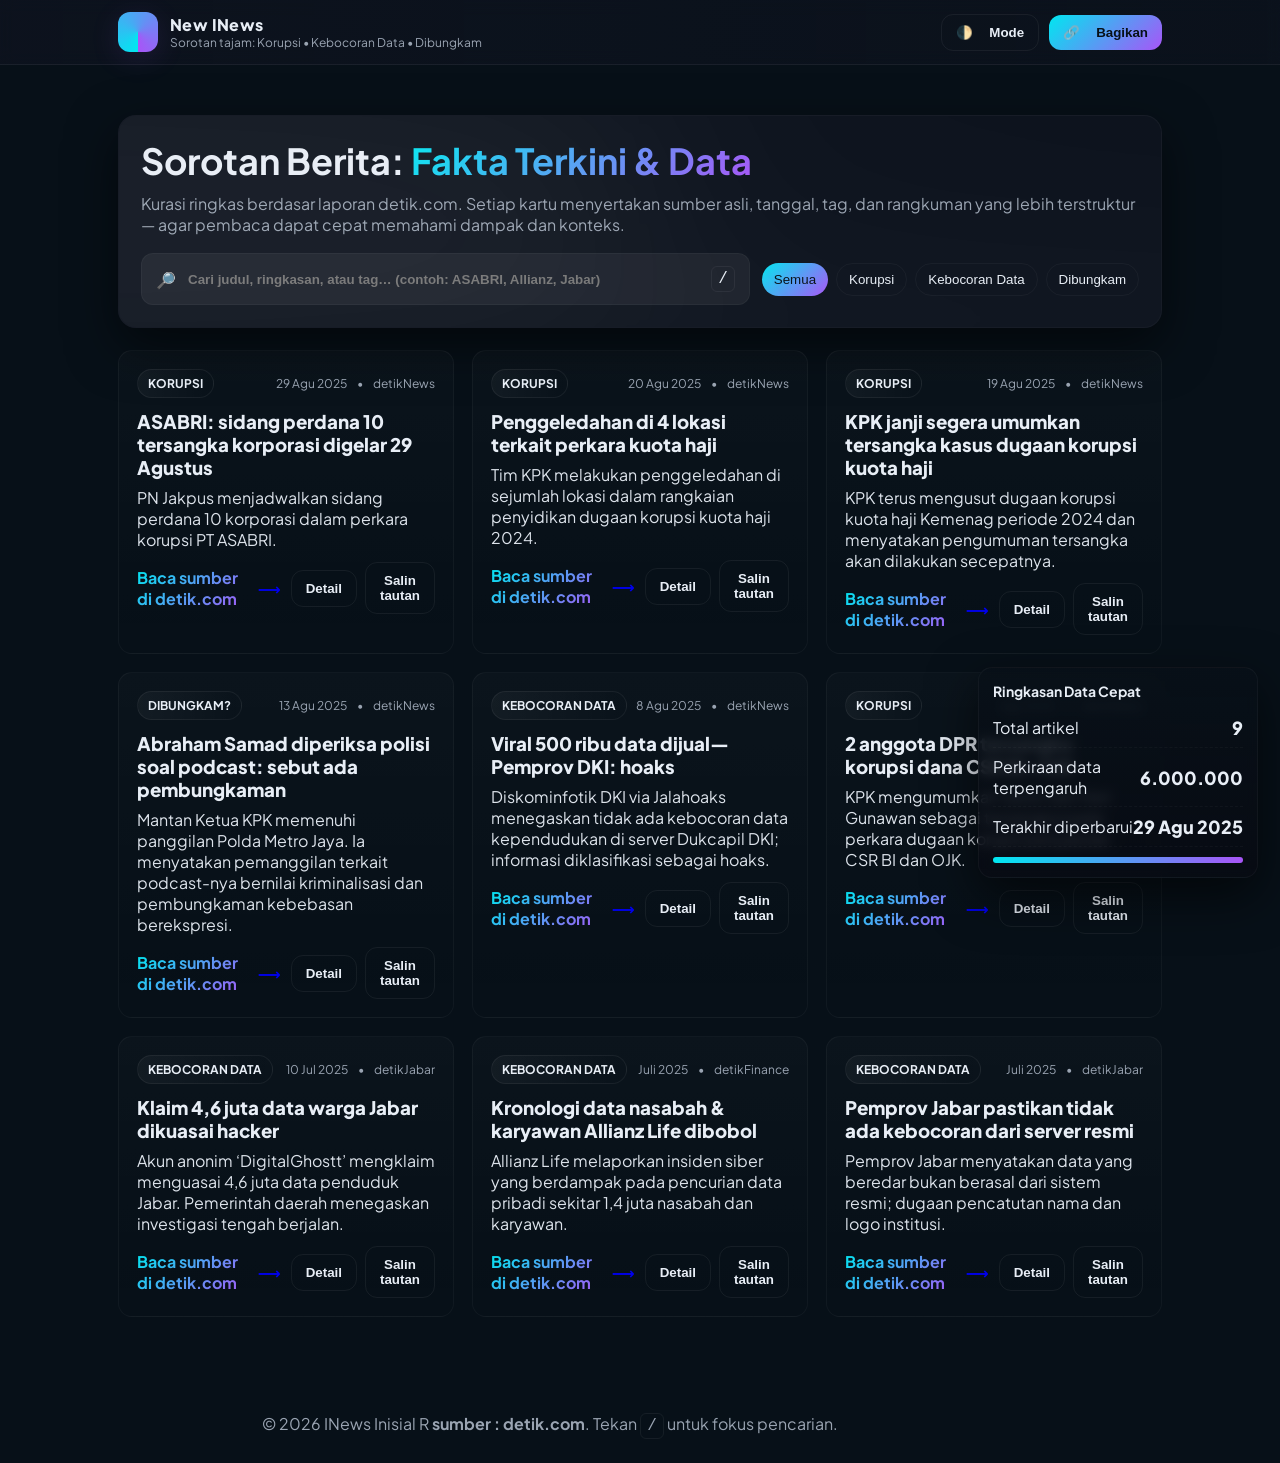
==== index.html @ 976cefdf "Create index.html" ====
<!doctype html>
<html lang="id">
<head>
  <meta charset="utf-8" />
  <meta name="viewport" content="width=device-width,initial-scale=1" />
  <title>Fakta & Suara — Sorotan: Korupsi, Kebocoran Data, Dibungkam</title>
  <link rel="preconnect" href="https://fonts.gstatic.com" crossorigin>
  <link href="https://fonts.googleapis.com/css2?family=Plus+Jakarta+Sans:wght@300;400;600;800&display=swap" rel="stylesheet">
  <link rel="icon" href="data:image/svg+xml,%3Csvg xmlns='http://www.w3.org/2000/svg' viewBox='0 0 128 128'%3E%3Cdefs%3E%3ClinearGradient id='g' x1='0' y1='0' x2='1' y2='1'%3E%3Cstop stop-color='%2300e7f0'/%3E%3Cstop stop-color='%23a855f7' offset='1'/%3E%3C/linearGradient%3E%3C/defs%3E%3Crect rx='28' ry='28' width='128' height='128' fill='url(%23g)'/%3E%3Cpath d='M28 78c22-10 36-36 60-44 6-2 12 2 11 9-3 22-27 45-50 53-9 3-18-4-21-12z' fill='white' opacity='.9'/%3E%3C/svg%3E">

  <style>
    :root{
      --bg:#071018; --card:#0f1420cc; --text:#e8eef6; --muted:#9aa4b2;
      --accent1:#00e7f0; --accent2:#a855f7; --glass: rgba(255,255,255,0.06);
    }
    :root[data-theme="light"]{
      --bg:#f5f7fb; --card:#ffffffd9; --text:#0c1220; --muted:#566173; --glass: rgba(12,18,32,0.04);
    }

    *{box-sizing:border-box}
    html,body{height:100%;margin:0;font-family:"Plus Jakarta Sans",system-ui,Segoe UI,Roboto,Arial,sans-serif;background:var(--bg);color:var(--text);-webkit-font-smoothing:antialiased}

    /* layout */
    .container{max-width:1100px;margin:0 auto;padding:28px}
    .nav{position:sticky;top:0;z-index:6;backdrop-filter:blur(8px);background:linear-gradient( to right, rgba(15,20,32,0.7), rgba(15,20,32,0.5));border-bottom:1px solid rgba(255,255,255,0.06)}
    :root[data-theme="light"] .nav{background:linear-gradient(to right,#ffffffc4,#ffffffb0);border-color:rgba(0,0,0,0.04)}
    .nav-inner{display:flex;gap:16px;align-items:center;justify-content:space-between;padding:12px 28px}

    .brand{display:flex;align-items:center;gap:12px}
    .logo{width:40px;height:40px;border-radius:12px;background:conic-gradient(from 180deg at 50% 50%,var(--accent1),var(--accent2));box-shadow:0 6px 30px rgba(168,85,247,0.12)}
    .title{font-weight:800;letter-spacing:.4px}
    .subtitle{font-size:12px;color:var(--muted)}

    .actions{display:flex;gap:10px;align-items:center}
    .btn{border:1px solid rgba(255,255,255,0.06);background:transparent;color:var(--text);padding:10px 14px;border-radius:12px;font-weight:600;display:inline-flex;gap:10px;align-items:center;cursor:pointer}
    .btn.primary{background:linear-gradient(135deg,var(--accent1),var(--accent2));border:none;color:#071018}

    /* hero */
    .hero{margin-top:22px;border-radius:18px;padding:22px;position:relative;overflow:hidden;background:linear-gradient(180deg,var(--card),var(--card));border:1px solid rgba(255,255,255,0.04);box-shadow:0 18px 50px rgba(0,0,0,0.55)}
    :root[data-theme="light"] .hero{box-shadow:0 12px 30px rgba(10,10,10,0.04)}

    .hero h1{margin:0;font-size:clamp(26px,3vw,36px)}
    .hero p{color:var(--muted);margin:10px 0 0}

    .toolbar{display:flex;gap:12px;align-items:center;margin-top:18px}
    .search{flex:1 1 360px;display:flex;align-items:center;gap:10px;padding:12px 14px;border-radius:12px;border:1px solid rgba(255,255,255,0.04);background:var(--glass)}
    .search input{flex:1;border:none;outline:none;background:transparent;color:var(--text);font-weight:600}

    .pillset{display:flex;gap:8px;flex-wrap:wrap}
    .chip{padding:8px 12px;border-radius:999px;border:1px solid rgba(255,255,255,0.04);background:transparent;color:var(--text);cursor:pointer}
    .chip.active{background:linear-gradient(135deg,var(--accent1),var(--accent2));color:#071018;border:none}

    /* grid */
    .grid{display:grid;grid-template-columns:repeat(12,1fr);gap:18px;margin-top:22px}
    .card{grid-column:span 12;padding:18px;border-radius:14px;background:linear-gradient(180deg,rgba(255,255,255,0.02),transparent);border:1px solid rgba(255,255,255,0.04);position:relative;overflow:hidden}
    @media(min-width:720px){.card{grid-column:span 6}}
    @media(min-width:1024px){.card{grid-column:span 4}}

    .card-head{display:flex;align-items:center;justify-content:space-between;gap:8px}
    .badge{font-size:12px;padding:6px 10px;border-radius:999px;background:linear-gradient(90deg,rgba(255,255,255,0.04),transparent);border:1px solid rgba(255,255,255,0.06);font-weight:700}
    .meta{font-size:12px;color:var(--muted);display:flex;gap:10px;align-items:center}
    .headline{font-weight:800;margin:12px 0 8px}
    .desc{color:var(--text);opacity:0.95;margin:0 0 12px}

    .link{display:inline-flex;gap:10px;align-items:center;text-decoration:none;font-weight:700}
    .link span{background:linear-gradient(135deg,var(--accent1),var(--accent2));-webkit-background-clip:text;background-clip:text;color:transparent}

    /* expanded details */
    .details{border-top:1px dashed rgba(255,255,255,0.03);padding-top:12px;margin-top:12px;font-size:13px;color:var(--muted);display:none}
    .details.visible{display:block}
    .facts{display:flex;flex-direction:column;gap:6px}
    .fact{display:flex;gap:8px;align-items:flex-start}
    .fact b{min-width:100px;font-weight:700;color:var(--text)}

    /* digital side panel */
    .digital-panel{position:fixed;right:22px;bottom:22px;z-index:30;width:280px;border-radius:14px;padding:14px;background:linear-gradient(180deg,rgba(8,16,24,0.9),rgba(8,10,18,0.75));border:1px solid rgba(255,255,255,0.04);box-shadow:0 18px 50px rgba(0,0,0,0.6);backdrop-filter:blur(6px)}
    :root[data-theme="light"] .digital-panel{background:linear-gradient(180deg,#ffffff,#ffffffcc);color:var(--text)}
    .digital-panel h4{margin:0 0 8px;font-size:14px}
    .stat{display:flex;justify-content:space-between;align-items:center;padding:8px 0;border-bottom:1px dashed rgba(255,255,255,0.03)}
    .stat:last-child{border-bottom:0}
    .stat .num{font-weight:800;font-size:18px}
    .stream{height:6px;border-radius:999px;background:linear-gradient(90deg,var(--accent1),var(--accent2));overflow:hidden;margin-top:10px}

    /* micro animations */
    .glow{position:absolute;inset:-40%;background:conic-gradient(from 90deg,rgba(255,255,255,0.02),rgba(255,255,255,0.06),transparent);filter:blur(80px);animation:rotate 18s linear infinite;pointer-events:none}
    @keyframes rotate{to{transform:rotate(360deg)}}

    /* empty & footer */
    .empty{opacity:.75;border:1px dashed rgba(255,255,255,0.04);padding:26px;border-radius:12px;text-align:center}
    .footer{margin:40px 0 12px;color:var(--muted);text-align:center}

    /* small */
    .kbd{font-family:ui-monospace,SFMono-Regular,Menlo,Consolas,monospace;border:1px solid rgba(255,255,255,0.06);padding:3px 6px;border-radius:6px;background:transparent}
    .chip[aria-pressed="true"]{outline:2px solid rgba(0,0,0,0.06)}

  </style>
</head>
<body>
  <header class="nav">
    <div class="nav-inner container">
      <div class="brand">
        <div class="logo" aria-hidden="true"></div>
        <div>
          <div class="title">New INews</div>
          <div class="subtitle">Sorotan tajam: Korupsi • Kebocoran Data • Dibungkam</div>
        </div>
      </div>

      <div class="actions">
        <button id="themeToggle" class="btn" title="Toggle tema">🌓 <span style="margin-left:6px">Mode</span></button>
        <button id="shareBtn" class="btn primary" title="Bagikan">🔗 <span style="margin-left:6px">Bagikan</span></button>
      </div>
    </div>
  </header>

  <main class="container">

    <section class="hero">
      <div class="glow" aria-hidden="true"></div>
      <h1>Sorotan Berita: <span style="background:linear-gradient(135deg,var(--accent1),var(--accent2));-webkit-background-clip:text;background-clip:text;color:transparent">Fakta Terkini & Data</span></h1>
      <p>Kurasi ringkas berdasar laporan detik.com. Setiap kartu menyertakan sumber asli, tanggal, tag, dan rangkuman yang lebih terstruktur — agar pembaca dapat cepat memahami dampak dan konteks.</p>

      <div class="toolbar">
        <label class="search" for="q">🔎 <input id="q" type="search" placeholder="Cari judul, ringkasan, atau tag… (contoh: ASABRI, Allianz, Jabar)" autocomplete="off"> <kbd class="kbd">/</kbd></label>

        <div class="pillset" role="tablist" aria-label="Filter kategori">
          <button class="chip active" data-filter="all" role="tab" aria-selected="true">Semua</button>
          <button class="chip" data-filter="korupsi" role="tab">Korupsi</button>
          <button class="chip" data-filter="kebocoran-data" role="tab">Kebocoran Data</button>
          <button class="chip" data-filter="kebebasan-bersuara" role="tab">Dibungkam</button>
        </div>
      </div>
    </section>

    <section id="grid" class="grid" aria-live="polite"></section>
    <div id="empty" class="empty" style="display:none">Tidak ada hasil. Coba kata kunci lain atau reset filter.</div>

  </main>

  <footer class="footer container">
    © <span id="y"></span> INews Inisial R <strong>sumber : detik.com</strong>. Tekan <span class="kbd">/</span> untuk fokus pencarian.
  </footer>

  <!-- digital floating panel -->
  <aside class="digital-panel" role="complementary" aria-label="Ringkasan data">
    <h4>Ringkasan Data Cepat</h4>
    <div class="stat"><div>Total artikel</div><div id="stat-articles" class="num">0</div></div>
    <div class="stat"><div>Perkiraan data terpengaruh</div><div id="stat-affected" class="num">—</div></div>
    <div class="stat"><div>Terakhir diperbarui</div><div id="stat-updated" class="num">—</div></div>
    <div class="stream" aria-hidden="true"></div>
  </aside>

  <div id="toast" style="position:fixed;right:20px;bottom:22px;background:#0d1117cc;color:#fff;padding:10px 12px;border-radius:10px;border:1px solid rgba(255,255,255,0.06);box-shadow:0 10px 30px rgba(0,0,0,0.6);opacity:0;transform:translateY(8px);transition:all .22s"></div>

  <script>
  (function(){
    // ----- data (dipertahankan dari input user, diperkaya struktur) -----
    const articles = [
      { id: "kpk-haji-tersangka", category: "korupsi", badge: "KORUPSI", title: "KPK janji segera umumkan tersangka kasus dugaan korupsi kuota haji", date: "19 Agu 2025", source: "detikNews", url: "https://news.detik.com/berita/d-8069355/kpk-janji-segera-umumkan-tersangka-kasus-korupsi-kuota-haji", summary: "KPK terus mengusut dugaan korupsi kuota haji Kemenag periode 2024 dan menyatakan pengumuman tersangka akan dilakukan secepatnya.", tag: ["KPK","Haji","Kemenag"] },

      { id: "kpk-geledah-haji", category: "korupsi", badge: "KORUPSI", title: "Penggeledahan di 4 lokasi terkait perkara kuota haji", date: "20 Agu 2025", source: "detikNews", url: "https://news.detik.com/berita/d-8070168/kpk-geledah-4-lokasi-terkait-kasus-korupsi-kuota-haji", summary: "Tim KPK melakukan penggeledahan di sejumlah lokasi dalam rangkaian penyidikan dugaan korupsi kuota haji 2024.", tag: ["KPK","Penggeledahan"] },

      { id: "asabri-10-korporasi", category: "korupsi", badge: "KORUPSI", title: "ASABRI: sidang perdana 10 tersangka korporasi digelar 29 Agustus", date: "29 Agu 2025", source: "detikNews", url: "https://news.detik.com/berita/d-8074089/sidang-perdana-10-tersangka-korporasi-kasus-korupsi-asabri-digelar-29-agustus", summary: "PN Jakpus menjadwalkan sidang perdana 10 korporasi dalam perkara korupsi PT ASABRI.", tag: ["ASABRI","Pengadilan"] },

      { id: "csr-bi-ojk-dpr", category: "korupsi", badge: "KORUPSI", title: "2 anggota DPR tersangka korupsi dana CSR BI–OJK", date: "Agu 2025", source: "detikNews", url: "https://news.detik.com/berita/d-8071259/2-anggota-dpr-tersangka-korupsi-csr-bi-ojk-belum-ditahan-ini-kata-kpk", summary: "KPK mengumumkan Satori dan Heri Gunawan sebagai tersangka pada perkara dugaan korupsi penyaluran CSR BI dan OJK.", tag: ["DPR","CSR","KPK"] },

      { id: "allianz-life-breach", category: "kebocoran-data", badge: "KEBOCORAN DATA", title: "Kronologi data nasabah & karyawan Allianz Life dibobol", date: "Juli 2025", source: "detikFinance", url: "https://finance.detik.com/berita-ekonomi-bisnis/d-8035975/kronologi-data-nasabah-karyawan-allianz-life-dibobol", summary: "Allianz Life melaporkan insiden siber yang berdampak pada pencurian data pribadi sekitar 1,4 juta nasabah dan karyawan.", tag: ["Allianz","Siber","Privasi"] },

      { id: "jabar-46juta-klaim", category: "kebocoran-data", badge: "KEBOCORAN DATA", title: "Klaim 4,6 juta data warga Jabar dikuasai hacker", date: "10 Jul 2025", source: "detikJabar", url: "https://www.detik.com/jabar/berita/d-8031297/hacker-klaim-kuasai-data-pribadi-4-6-juta-warga-jawa-barat", summary: "Akun anonim ‘DigitalGhostt’ mengklaim menguasai 4,6 juta data penduduk Jabar. Pemerintah daerah menegaskan investigasi tengah berjalan.", tag: ["Jawa Barat","Klaim","Dark Web"] },

      { id: "jabar-penjelasan-tak-bocor", category: "kebocoran-data", badge: "KEBOCORAN DATA", title: "Pemprov Jabar pastikan tidak ada kebocoran dari server resmi", date: "Juli 2025", source: "detikJabar", url: "https://www.detik.com/jabar/berita/d-8032736/pemprov-jabar-pastikan-tak-ada-kebocoran-data", summary: "Pemprov Jabar menyatakan data yang beredar bukan berasal dari sistem resmi; dugaan pencatutan nama dan logo institusi.", tag: ["Klarifikasi","Pemerintah Daerah"] },

      { id: "jakarta-hoaks-500rb", category: "kebocoran-data", badge: "KEBOCORAN DATA", title: "Viral 500 ribu data dijual—Pemprov DKI: hoaks", date: "8 Agu 2025", source: "detikNews", url: "https://news.detik.com/berita/d-8051569/viral-500-ribu-data-warga-disebut-dicuri-dan-dijual-pemprov-jakarta-hoax", summary: "Diskominfotik DKI via Jalahoaks menegaskan tidak ada kebocoran data kependudukan di server Dukcapil DKI; informasi diklasifikasi sebagai hoaks.", tag: ["DKI Jakarta","Hoaks","Dukcapil"] },

      { id: "abraham-samad-podcast", category: "kebebasan-bersuara", badge: "DIBUNGKAM?", title: "Abraham Samad diperiksa polisi soal podcast: sebut ada pembungkaman", date: "13 Agu 2025", source: "detikNews", url: "https://news.detik.com/berita/d-8058611/diperiksa-polisi-soal-ijazah-jokowi-abraham-samad-ungkap-gegara-podcast", summary: "Mantan Ketua KPK memenuhi panggilan Polda Metro Jaya. Ia menyatakan pemanggilan terkait podcast-nya bernilai kriminalisasi dan pembungkaman kebebasan berekspresi.", tag: ["Kebebasan Bersuara","Hukum"] }
    ];

    // ----- helpers -----
    const $grid = document.getElementById('grid');
    const $empty = document.getElementById('empty');
    const $q = document.getElementById('q');
    const $chips = Array.from(document.querySelectorAll('.chip'));
    const toast = document.getElementById('toast');
    const y = document.getElementById('y');
    y.textContent = new Date().getFullYear();

    // theme
    const root = document.documentElement;
    const THEME_KEY = 'fv-theme';
    const saved = localStorage.getItem(THEME_KEY);
    if(saved) root.setAttribute('data-theme', saved);
    document.getElementById('themeToggle').addEventListener('click', () => {
      const cur = root.getAttribute('data-theme') || 'dark';
      const next = cur === 'light' ? 'dark' : 'light';
      root.setAttribute('data-theme', next);
      localStorage.setItem(THEME_KEY, next);
    });

    // share
    document.getElementById('shareBtn').addEventListener('click', async () => {
      const payload = {title: document.title, text: 'Sorotan berita dari detik.com', url: location.href};
      try{ if(navigator.share) await navigator.share(payload); else{ await navigator.clipboard.writeText(payload.url); showToast('Tautan disalin ke clipboard'); } }catch(e){}
    });

    // formatting helpers
    function escapeHTML(s){ return s.replace(/[&<>"']/g, m => ({'&':'&amp;','<':'&lt;','>':'&gt;','"':'&quot;',"'":'&#039;'}[m])); }
    function parseIndoDate(s){
      if(!s) return new Date(0);
      const map = {Jan:0,Feb:1,Mar:2,Apr:3,Mei:4,Jun:5,Jul:6,Agu:7,Sep:8,Okt:9,Nov:10,Des:11,'Juli':6,'Agustus':7,'Agu':7};
      const p = s.split(' ');
      if(p.length===3) return new Date(parseInt(p[2],10), map[p[1]]||0, parseInt(p[0],10));
      if(p.length===2) return new Date(parseInt(p[1],10), map[p[0]]||0, 1);
      return new Date(0);
    }

    // extract numeric mentions (like 1,4 juta) and convert to integer estimate
    function extractAffected(text){
      // look for patterns like '1,4 juta', '4,6 juta', '500 ribu' (case-insensitive)
      const norm = (text||'').toLowerCase();
      let total = 0;
      const mJuta = norm.match(/([0-9]+(?:[\.,][0-9]+)?)\s*juta/);
      const mRibu = norm.match(/([0-9]+(?:[\.,][0-9]+)?)\s*ribu/);
      if(mJuta){ total += Math.round(parseFloat(mJuta[1].replace(',', '.')) * 1_000_000); }
      if(mRibu){ total += Math.round(parseFloat(mRibu[1].replace(',', '.')) * 1_000); }
      return total || null;
    }

    // render articles
    function render(list){
      $grid.innerHTML = '';
      if(!list.length){ $empty.style.display = 'block'; return; }
      $empty.style.display = 'none';

      list.sort((a,b) => parseIndoDate(b.date) - parseIndoDate(a.date));

      for(const a of list){
        const el = document.createElement('article');
        el.className = 'card';
        el.setAttribute('data-category', a.category);

        // try to extract an affected estimate from summary
        const affected = extractAffected(a.summary);

        el.innerHTML = `
          <div class="card-head">
            <span class="badge">${escapeHTML(a.badge)}</span>
            <div class="meta"><span aria-label="Tanggal">${escapeHTML(a.date||'')}</span> <span aria-hidden="true">•</span> <span>${escapeHTML(a.source)}</span></div>
          </div>
          <h3 class="headline">${escapeHTML(a.title)}</h3>
          <p class="desc">${escapeHTML(a.summary)}</p>

          <div class="details" id="det-${a.id}">
            <div class="facts">
              <div class="fact"><b>Sumber</b><div>${escapeHTML(a.source)} — <a href="${a.url}" target="_blank" rel="noopener noreferrer">Lihat artikel</a></div></div>
              <div class="fact"><b>Tanggal</b><div>${escapeHTML(a.date)}</div></div>
              <div class="fact"><b>Tag</b><div>${a.tag.map(t => `<span style=\"padding:4px 8px;border-radius:999px;border:1px solid rgba(255,255,255,0.04);margin-right:6px;font-weight:700;display:inline-block\">${escapeHTML(t)}</span>`).join('')}</div></div>
              ${affected ? `<div class=\"fact\"><b>Estimasi terdampak</b><div>${new Intl.NumberFormat('id-ID').format(affected)} entri (berdasarkan teks laporan)</div></div>` : ''}
              <div class="fact"><b>Ringkasan fakta</b><div class="muted">${escapeHTML(summarizeFacts(a))}</div></div>
            </div>
          </div>

          <div style="margin-top:10px;display:flex;gap:10px;align-items:center;justify-content:space-between">
            <a class="link" href="${a.url}" target="_blank" rel="noopener noreferrer"><span>Baca sumber di detik.com</span> ⟶</a>
            <div style="display:flex;gap:8px;align-items:center">
              <button class="btn" data-action="toggle" data-target="det-${a.id}">Detail</button>
              <button class="btn" data-action="copy" data-url="${a.url}">Salin tautan</button>
            </div>
          </div>
        `;

        $grid.appendChild(el);
      }

      // attach card button handlers
      document.querySelectorAll('[data-action="toggle"]').forEach(btn => btn.addEventListener('click', e => {
        const id = btn.dataset.target;
        const d = document.getElementById(id);
        if(d) d.classList.toggle('visible');
      }));

      document.querySelectorAll('[data-action="copy"]').forEach(btn => btn.addEventListener('click', async e => {
        try{ await navigator.clipboard.writeText(btn.dataset.url); showToast('Tautan disalin ke clipboard'); }catch(e){ showToast('Gagal menyalin'); }
      }));
    }

    // create a short factual summary from the article fields (avoid inventing new facts)
    function summarizeFacts(a){
      const parts = [];
      if(a.tag && a.tag.length) parts.push('Topik: ' + a.tag.join(', '));
      if(a.summary) parts.push(a.summary);
      return parts.join(' — ');
    }

    // toast
    function showToast(msg){ toast.textContent = msg; toast.style.opacity = '1'; toast.style.transform = 'translateY(0)'; setTimeout(()=>{ toast.style.opacity='0'; toast.style.transform='translateY(8px)'; },1800); }

    // search & filter
    let currentFilter = 'all';
    function apply(){
      const q = ($q.value||'').trim().toLowerCase();
      const filtered = articles.filter(a => {
        const byCat = currentFilter === 'all' || a.category === currentFilter;
        if(!byCat) return false;
        if(!q) return true;
        return (a.title + ' ' + a.summary + ' ' + (a.tag||[]).join(' ')).toLowerCase().includes(q);
      });
      render(filtered);
      updateStats(filtered);
    }

    $chips.forEach(ch => ch.addEventListener('click', e => {
      $chips.forEach(c => { c.classList.remove('active'); c.setAttribute('aria-selected','false'); });
      ch.classList.add('active'); ch.setAttribute('aria-selected','true');
      currentFilter = ch.dataset.filter;
      apply();
    }));

    $q.addEventListener('input', apply);
    window.addEventListener('keydown', e => { if(e.key === '/' && document.activeElement !== $q){ e.preventDefault(); $q.focus(); } });

    // initial render
    render(articles);

    // ----- digital panel stats -----
    const statArticles = document.getElementById('stat-articles');
    const statAffected = document.getElementById('stat-affected');
    const statUpdated = document.getElementById('stat-updated');

    function updateStats(list){
      const all = list || articles;
      statArticles.textContent = all.length;

      // sum affected estimates from visible articles
      let total = 0; let any = false;
      for(const a of all){ const v = extractAffected(a.summary); if(v){ total += v; any = true; } }
      statAffected.textContent = any ? new Intl.NumberFormat('id-ID').format(total) : '—';

      // latest date
      const latest = all.slice().sort((a,b)=> parseIndoDate(b.date)-parseIndoDate(a.date))[0];
      statUpdated.textContent = latest ? latest.date : '—';
    }

    updateStats();

    // accessibility: focus styles on chips
    document.querySelectorAll('.chip').forEach(c => c.addEventListener('keydown', e => { if(e.key === 'Enter' || e.key === ' ') c.click(); }));

    // safety note: don't invent facts — article summaries are shown as-is and link to original source
  })();
  </script>
</body>
</html>
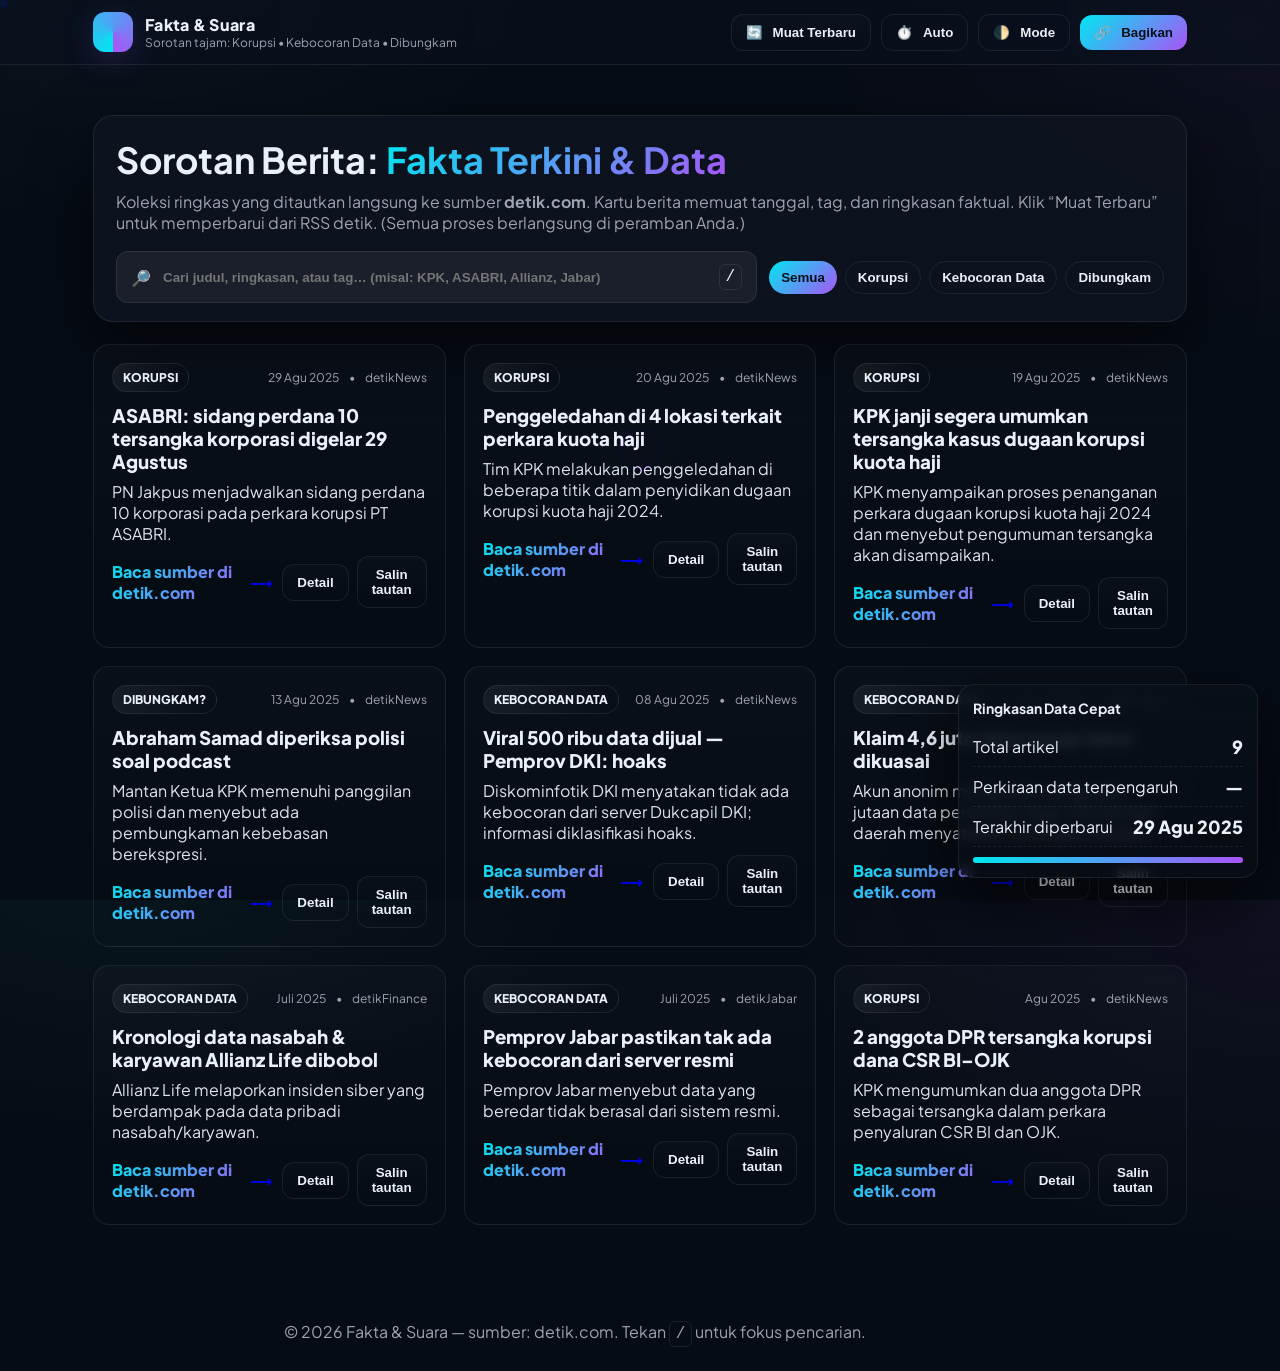
==== commit 0ad2bfe3: "Update index.html" ====
--- a/index.html
+++ b/index.html
@@ -1,128 +1,138 @@
 <!doctype html>
-<html lang="id">
+<html lang="id" data-theme="dark">
 <head>
   <meta charset="utf-8" />
   <meta name="viewport" content="width=device-width,initial-scale=1" />
   <title>Fakta & Suara — Sorotan: Korupsi, Kebocoran Data, Dibungkam</title>
+  <meta name="description" content="Kumpulan sorotan faktual dari detik.com tentang korupsi, kebocoran data, dan kebebasan bersuara—dengan filter, pencarian, dan pembaruan RSS sekali klik."/>
   <link rel="preconnect" href="https://fonts.gstatic.com" crossorigin>
   <link href="https://fonts.googleapis.com/css2?family=Plus+Jakarta+Sans:wght@300;400;600;800&display=swap" rel="stylesheet">
   <link rel="icon" href="data:image/svg+xml,%3Csvg xmlns='http://www.w3.org/2000/svg' viewBox='0 0 128 128'%3E%3Cdefs%3E%3ClinearGradient id='g' x1='0' y1='0' x2='1' y2='1'%3E%3Cstop stop-color='%2300e7f0'/%3E%3Cstop stop-color='%23a855f7' offset='1'/%3E%3C/linearGradient%3E%3C/defs%3E%3Crect rx='28' ry='28' width='128' height='128' fill='url(%23g)'/%3E%3Cpath d='M28 78c22-10 36-36 60-44 6-2 12 2 11 9-3 22-27 45-50 53-9 3-18-4-21-12z' fill='white' opacity='.9'/%3E%3C/svg%3E">
-
   <style>
     :root{
-      --bg:#071018; --card:#0f1420cc; --text:#e8eef6; --muted:#9aa4b2;
-      --accent1:#00e7f0; --accent2:#a855f7; --glass: rgba(255,255,255,0.06);
+      --bg:#060c14; --card:#0e1420cc; --text:#eaf0f7; --muted:#9aa4b2; --glass:rgba(255,255,255,0.06);
+      --accent1:#00e7f0; --accent2:#a855f7; --accent3:#22d3ee; --ok:#10b981; --warn:#f59e0b; --danger:#ef4444;
+      --stroke:rgba(255,255,255,0.08);
     }
     :root[data-theme="light"]{
-      --bg:#f5f7fb; --card:#ffffffd9; --text:#0c1220; --muted:#566173; --glass: rgba(12,18,32,0.04);
-    }
-
+      --bg:#f6f8fc; --card:#ffffffd9; --text:#0c1220; --muted:#5b6678; --glass:rgba(12,18,32,0.05); --stroke:rgba(0,0,0,0.08);
+    }
     *{box-sizing:border-box}
-    html,body{height:100%;margin:0;font-family:"Plus Jakarta Sans",system-ui,Segoe UI,Roboto,Arial,sans-serif;background:var(--bg);color:var(--text);-webkit-font-smoothing:antialiased}
-
-    /* layout */
-    .container{max-width:1100px;margin:0 auto;padding:28px}
-    .nav{position:sticky;top:0;z-index:6;backdrop-filter:blur(8px);background:linear-gradient( to right, rgba(15,20,32,0.7), rgba(15,20,32,0.5));border-bottom:1px solid rgba(255,255,255,0.06)}
-    :root[data-theme="light"] .nav{background:linear-gradient(to right,#ffffffc4,#ffffffb0);border-color:rgba(0,0,0,0.04)}
+    html,body{height:100%;margin:0;font-family:"Plus Jakarta Sans",system-ui,Segoe UI,Roboto,Arial,sans-serif;background:radial-gradient(1200px 800px at 10% -10%,rgba(34,211,238,0.06),transparent 40%), radial-gradient(1000px 700px at 100% 0,rgba(168,85,247,0.06),transparent 50%), var(--bg);color:var(--text);-webkit-font-smoothing:antialiased}
+    .container{max-width:1150px;margin:0 auto;padding:28px}
+
+    /* NAV */
+    .nav{position:sticky;top:0;z-index:20;backdrop-filter:saturate(1.2) blur(10px);background:linear-gradient( to right, rgba(10,16,28,0.7), rgba(10,16,28,0.55));border-bottom:1px solid var(--stroke)}
+    :root[data-theme="light"] .nav{background:linear-gradient(to right,#ffffffc8,#ffffffb2)}
     .nav-inner{display:flex;gap:16px;align-items:center;justify-content:space-between;padding:12px 28px}
-
     .brand{display:flex;align-items:center;gap:12px}
-    .logo{width:40px;height:40px;border-radius:12px;background:conic-gradient(from 180deg at 50% 50%,var(--accent1),var(--accent2));box-shadow:0 6px 30px rgba(168,85,247,0.12)}
-    .title{font-weight:800;letter-spacing:.4px}
+    .logo{width:40px;height:40px;border-radius:12px;background:conic-gradient(from 180deg at 50% 50%,var(--accent1),var(--accent2));box-shadow:0 8px 32px rgba(168,85,247,0.18)}
+    .title{font-weight:800;letter-spacing:.3px}
     .subtitle{font-size:12px;color:var(--muted)}
-
     .actions{display:flex;gap:10px;align-items:center}
-    .btn{border:1px solid rgba(255,255,255,0.06);background:transparent;color:var(--text);padding:10px 14px;border-radius:12px;font-weight:600;display:inline-flex;gap:10px;align-items:center;cursor:pointer}
-    .btn.primary{background:linear-gradient(135deg,var(--accent1),var(--accent2));border:none;color:#071018}
-
-    /* hero */
-    .hero{margin-top:22px;border-radius:18px;padding:22px;position:relative;overflow:hidden;background:linear-gradient(180deg,var(--card),var(--card));border:1px solid rgba(255,255,255,0.04);box-shadow:0 18px 50px rgba(0,0,0,0.55)}
-    :root[data-theme="light"] .hero{box-shadow:0 12px 30px rgba(10,10,10,0.04)}
-
-    .hero h1{margin:0;font-size:clamp(26px,3vw,36px)}
+    .btn{border:1px solid var(--stroke);background:linear-gradient(180deg,rgba(255,255,255,0.02),transparent);color:var(--text);padding:10px 14px;border-radius:12px;font-weight:700;display:inline-flex;gap:10px;align-items:center;cursor:pointer;transition:.2s transform, .2s box-shadow}
+    .btn:hover{transform:translateY(-1px);box-shadow:0 8px 26px rgba(0,0,0,0.18)}
+    .btn.primary{background:linear-gradient(135deg,var(--accent1),var(--accent2));border:none;color:#061017}
+    .btn.ghost{background:transparent}
+    .btn[disabled]{opacity:.6;cursor:progress}
+
+    /* HERO */
+    .hero{margin-top:22px;border-radius:20px;padding:22px 22px 18px;position:relative;overflow:hidden;background:linear-gradient(180deg,var(--card),var(--card));border:1px solid var(--stroke);box-shadow:0 20px 60px rgba(0,0,0,0.55)}
+    :root[data-theme="light"] .hero{box-shadow:0 16px 36px rgba(10,10,10,0.06)}
+    .hero h1{margin:0;font-size:clamp(26px,3vw,36px);line-height:1.2}
     .hero p{color:var(--muted);margin:10px 0 0}
-
-    .toolbar{display:flex;gap:12px;align-items:center;margin-top:18px}
-    .search{flex:1 1 360px;display:flex;align-items:center;gap:10px;padding:12px 14px;border-radius:12px;border:1px solid rgba(255,255,255,0.04);background:var(--glass)}
-    .search input{flex:1;border:none;outline:none;background:transparent;color:var(--text);font-weight:600}
-
+    .toolbar{display:flex;gap:12px;align-items:center;margin-top:18px;flex-wrap:wrap}
+    .search{flex:1 1 380px;display:flex;align-items:center;gap:10px;padding:12px 14px;border-radius:12px;border:1px solid var(--stroke);background:var(--glass)}
+    .search input{flex:1;border:none;outline:none;background:transparent;color:var(--text);font-weight:700}
     .pillset{display:flex;gap:8px;flex-wrap:wrap}
-    .chip{padding:8px 12px;border-radius:999px;border:1px solid rgba(255,255,255,0.04);background:transparent;color:var(--text);cursor:pointer}
+    .chip{padding:8px 12px;border-radius:999px;border:1px solid var(--stroke);background:transparent;color:var(--text);cursor:pointer;font-weight:700}
     .chip.active{background:linear-gradient(135deg,var(--accent1),var(--accent2));color:#071018;border:none}
 
-    /* grid */
+    /* GRID */
     .grid{display:grid;grid-template-columns:repeat(12,1fr);gap:18px;margin-top:22px}
-    .card{grid-column:span 12;padding:18px;border-radius:14px;background:linear-gradient(180deg,rgba(255,255,255,0.02),transparent);border:1px solid rgba(255,255,255,0.04);position:relative;overflow:hidden}
+    .card{grid-column:span 12;padding:18px;border-radius:16px;background:linear-gradient(180deg,rgba(255,255,255,0.02),transparent);border:1px solid var(--stroke);position:relative;overflow:hidden;transition:transform .2s, box-shadow .2s}
+    .card::after{content:"";position:absolute;inset:-1px;border-radius:16px;padding:1px;background:conic-gradient(from 0deg at 80% -10%,rgba(255,255,255,0.08),transparent 15%, rgba(255,255,255,0.06));-webkit-mask:linear-gradient(#000 0 0) content-box,linear-gradient(#000 0 0);-webkit-mask-composite:xor;mask-composite:exclude;pointer-events:none}
+    .card:hover{transform:translateY(-2px);box-shadow:0 16px 44px rgba(0,0,0,0.4)}
     @media(min-width:720px){.card{grid-column:span 6}}
     @media(min-width:1024px){.card{grid-column:span 4}}
-
     .card-head{display:flex;align-items:center;justify-content:space-between;gap:8px}
-    .badge{font-size:12px;padding:6px 10px;border-radius:999px;background:linear-gradient(90deg,rgba(255,255,255,0.04),transparent);border:1px solid rgba(255,255,255,0.06);font-weight:700}
-    .meta{font-size:12px;color:var(--muted);display:flex;gap:10px;align-items:center}
+    .badge{font-size:12px;padding:6px 10px;border-radius:999px;background:linear-gradient(90deg,rgba(255,255,255,0.06),transparent);border:1px solid var(--stroke);font-weight:800}
+    .meta{font-size:12px;color:var(--muted);display:flex;gap:10px;align-items:center;white-space:nowrap;overflow:hidden;text-overflow:ellipsis}
     .headline{font-weight:800;margin:12px 0 8px}
     .desc{color:var(--text);opacity:0.95;margin:0 0 12px}
-
-    .link{display:inline-flex;gap:10px;align-items:center;text-decoration:none;font-weight:700}
+    .link{display:inline-flex;gap:10px;align-items:center;text-decoration:none;font-weight:800}
     .link span{background:linear-gradient(135deg,var(--accent1),var(--accent2));-webkit-background-clip:text;background-clip:text;color:transparent}
 
-    /* expanded details */
-    .details{border-top:1px dashed rgba(255,255,255,0.03);padding-top:12px;margin-top:12px;font-size:13px;color:var(--muted);display:none}
+    /* DETAILS */
+    .details{border-top:1px dashed var(--stroke);padding-top:12px;margin-top:12px;font-size:13px;color:var(--muted);display:none}
     .details.visible{display:block}
     .facts{display:flex;flex-direction:column;gap:6px}
     .fact{display:flex;gap:8px;align-items:flex-start}
-    .fact b{min-width:100px;font-weight:700;color:var(--text)}
-
-    /* digital side panel */
-    .digital-panel{position:fixed;right:22px;bottom:22px;z-index:30;width:280px;border-radius:14px;padding:14px;background:linear-gradient(180deg,rgba(8,16,24,0.9),rgba(8,10,18,0.75));border:1px solid rgba(255,255,255,0.04);box-shadow:0 18px 50px rgba(0,0,0,0.6);backdrop-filter:blur(6px)}
-    :root[data-theme="light"] .digital-panel{background:linear-gradient(180deg,#ffffff,#ffffffcc);color:var(--text)}
-    .digital-panel h4{margin:0 0 8px;font-size:14px}
-    .stat{display:flex;justify-content:space-between;align-items:center;padding:8px 0;border-bottom:1px dashed rgba(255,255,255,0.03)}
+    .fact b{min-width:110px;font-weight:800;color:var(--text)}
+
+    /* DIGITAL PANEL */
+    .digital-panel{position:fixed;right:22px;bottom:22px;z-index:30;width:300px;border-radius:16px;padding:14px;background:linear-gradient(180deg,rgba(8,16,24,0.92),rgba(8,12,20,0.78));border:1px solid var(--stroke);box-shadow:0 22px 60px rgba(0,0,0,0.6);backdrop-filter:blur(6px)}
+    :root[data-theme="light"] .digital-panel{background:linear-gradient(180deg,#ffffff,#ffffffd6)}
+    .digital-panel h4{margin:0 0 10px;font-size:14px}
+    .stat{display:flex;justify-content:space-between;align-items:center;padding:8px 0;border-bottom:1px dashed var(--stroke)}
     .stat:last-child{border-bottom:0}
-    .stat .num{font-weight:800;font-size:18px}
-    .stream{height:6px;border-radius:999px;background:linear-gradient(90deg,var(--accent1),var(--accent2));overflow:hidden;margin-top:10px}
-
-    /* micro animations */
-    .glow{position:absolute;inset:-40%;background:conic-gradient(from 90deg,rgba(255,255,255,0.02),rgba(255,255,255,0.06),transparent);filter:blur(80px);animation:rotate 18s linear infinite;pointer-events:none}
-    @keyframes rotate{to{transform:rotate(360deg)}}
-
-    /* empty & footer */
-    .empty{opacity:.75;border:1px dashed rgba(255,255,255,0.04);padding:26px;border-radius:12px;text-align:center}
+    .stat .num{font-weight:900;font-size:18px}
+    .stream{height:6px;border-radius:999px;background:linear-gradient(90deg,var(--accent1),var(--accent2));overflow:hidden;margin-top:10px;position:relative}
+    .stream::after{content:"";position:absolute;inset:0;background:linear-gradient(90deg,transparent,rgba(255,255,255,0.45),transparent);transform:translateX(-100%);animation:flow 2.6s linear infinite}
+    @keyframes flow{to{transform:translateX(100%)}}
+
+    /* EMPTY + FOOTER */
+    .empty{opacity:.8;border:1px dashed var(--stroke);padding:26px;border-radius:12px;text-align:center}
     .footer{margin:40px 0 12px;color:var(--muted);text-align:center}
-
-    /* small */
-    .kbd{font-family:ui-monospace,SFMono-Regular,Menlo,Consolas,monospace;border:1px solid rgba(255,255,255,0.06);padding:3px 6px;border-radius:6px;background:transparent}
+    .kbd{font-family:ui-monospace,SFMono-Regular,Menlo,Consolas,monospace;border:1px solid var(--stroke);padding:3px 6px;border-radius:6px;background:transparent}
     .chip[aria-pressed="true"]{outline:2px solid rgba(0,0,0,0.06)}
 
+    /* SKELETON */
+    .skeleton{border-radius:14px;background:linear-gradient(90deg, rgba(255,255,255,.06), rgba(255,255,255,.12), rgba(255,255,255,.06));background-size:200% 100%;animation:sk 1.2s linear infinite;min-height:120px;border:1px solid var(--stroke)}
+    @keyframes sk{0%{background-position:0 0}100%{background-position:-200% 0}}
+
+    /* Cursor FX */
+    .cursor-dot,.cursor-ring{position:fixed;left:0;top:0;pointer-events:none;z-index:50;mix-blend-mode:overlay}
+    .cursor-dot{width:8px;height:8px;border-radius:50%;background:radial-gradient(circle at 30% 30%,var(--accent3),var(--accent2));box-shadow:0 0 18px rgba(34,211,238,.5)}
+    .cursor-ring{width:42px;height:42px;border-radius:50%;border:2px solid rgba(168,85,247,0.5);box-shadow:0 0 30px rgba(168,85,247,0.25) inset, 0 0 26px rgba(34,211,238,0.25)}
+    @media (hover:none){.cursor-dot,.cursor-ring{display:none}}
+
+    /* small screens tweak */
+    @media(max-width:880px){
+      .digital-panel{position:static;margin-top:18px;width:auto}
+      .container{padding:18px}
+      .nav-inner{padding:12px 18px}
+    }
   </style>
 </head>
 <body>
+  <div class="cursor-dot" id="cDot" aria-hidden="true"></div>
+  <div class="cursor-ring" id="cRing" aria-hidden="true"></div>
+
   <header class="nav">
     <div class="nav-inner container">
       <div class="brand">
         <div class="logo" aria-hidden="true"></div>
         <div>
-          <div class="title">New INews</div>
+          <div class="title">Fakta & Suara</div>
           <div class="subtitle">Sorotan tajam: Korupsi • Kebocoran Data • Dibungkam</div>
         </div>
       </div>
-
       <div class="actions">
-        <button id="themeToggle" class="btn" title="Toggle tema">🌓 <span style="margin-left:6px">Mode</span></button>
-        <button id="shareBtn" class="btn primary" title="Bagikan">🔗 <span style="margin-left:6px">Bagikan</span></button>
+        <button id="refreshBtn" class="btn" title="Muat dari RSS">🔄 <span>Muat Terbaru</span></button>
+        <button id="autoBtn" class="btn ghost" title="Auto-refresh">⏱️ <span>Auto</span></button>
+        <button id="themeToggle" class="btn ghost" title="Toggle tema">🌓 <span>Mode</span></button>
+        <button id="shareBtn" class="btn primary" title="Bagikan">🔗 <span>Bagikan</span></button>
       </div>
     </div>
   </header>
 
   <main class="container">
-
-    <section class="hero">
-      <div class="glow" aria-hidden="true"></div>
-      <h1>Sorotan Berita: <span style="background:linear-gradient(135deg,var(--accent1),var(--accent2));-webkit-background-clip:text;background-clip:text;color:transparent">Fakta Terkini & Data</span></h1>
-      <p>Kurasi ringkas berdasar laporan detik.com. Setiap kartu menyertakan sumber asli, tanggal, tag, dan rangkuman yang lebih terstruktur — agar pembaca dapat cepat memahami dampak dan konteks.</p>
-
+    <section class="hero" aria-labelledby="hero-heading">
+      <h1 id="hero-heading">Sorotan Berita: <span style="background:linear-gradient(135deg,var(--accent1),var(--accent2));-webkit-background-clip:text;background-clip:text;color:transparent">Fakta Terkini & Data</span></h1>
+      <p>Koleksi ringkas yang ditautkan langsung ke sumber <strong>detik.com</strong>. Kartu berita memuat tanggal, tag, dan ringkasan faktual. Klik “Muat Terbaru” untuk memperbarui dari RSS detik. (Semua proses berlangsung di peramban Anda.)</p>
       <div class="toolbar">
-        <label class="search" for="q">🔎 <input id="q" type="search" placeholder="Cari judul, ringkasan, atau tag… (contoh: ASABRI, Allianz, Jabar)" autocomplete="off"> <kbd class="kbd">/</kbd></label>
-
+        <label class="search" for="q">🔎 <input id="q" type="search" placeholder="Cari judul, ringkasan, atau tag… (misal: KPK, ASABRI, Allianz, Jabar)" autocomplete="off" aria-label="Cari"> <kbd class="kbd">/</kbd></label>
         <div class="pillset" role="tablist" aria-label="Filter kategori">
           <button class="chip active" data-filter="all" role="tab" aria-selected="true">Semua</button>
           <button class="chip" data-filter="korupsi" role="tab">Korupsi</button>
@@ -134,14 +144,13 @@
 
     <section id="grid" class="grid" aria-live="polite"></section>
     <div id="empty" class="empty" style="display:none">Tidak ada hasil. Coba kata kunci lain atau reset filter.</div>
-
   </main>
 
   <footer class="footer container">
-    © <span id="y"></span> INews Inisial R <strong>sumber : detik.com</strong>. Tekan <span class="kbd">/</span> untuk fokus pencarian.
+    © <span id="y"></span> Fakta & Suara — sumber: detik.com. Tekan <span class="kbd">/</span> untuk fokus pencarian.
   </footer>
 
-  <!-- digital floating panel -->
+  <!-- panel ringkasan -->
   <aside class="digital-panel" role="complementary" aria-label="Ringkasan data">
     <h4>Ringkasan Data Cepat</h4>
     <div class="stat"><div>Total artikel</div><div id="stat-articles" class="num">0</div></div>
@@ -150,202 +159,349 @@
     <div class="stream" aria-hidden="true"></div>
   </aside>
 
-  <div id="toast" style="position:fixed;right:20px;bottom:22px;background:#0d1117cc;color:#fff;padding:10px 12px;border-radius:10px;border:1px solid rgba(255,255,255,0.06);box-shadow:0 10px 30px rgba(0,0,0,0.6);opacity:0;transform:translateY(8px);transition:all .22s"></div>
+  <div id="toast" role="status" aria-live="polite" style="position:fixed;right:20px;bottom:22px;background:#0d1117cc;color:#fff;padding:10px 12px;border-radius:10px;border:1px solid rgba(255,255,255,0.06);box-shadow:0 10px 30px rgba(0,0,0,0.6);opacity:0;transform:translateY(8px);transition:all .22s"></div>
 
   <script>
   (function(){
-    // ----- data (dipertahankan dari input user, diperkaya struktur) -----
-    const articles = [
-      { id: "kpk-haji-tersangka", category: "korupsi", badge: "KORUPSI", title: "KPK janji segera umumkan tersangka kasus dugaan korupsi kuota haji", date: "19 Agu 2025", source: "detikNews", url: "https://news.detik.com/berita/d-8069355/kpk-janji-segera-umumkan-tersangka-kasus-korupsi-kuota-haji", summary: "KPK terus mengusut dugaan korupsi kuota haji Kemenag periode 2024 dan menyatakan pengumuman tersangka akan dilakukan secepatnya.", tag: ["KPK","Haji","Kemenag"] },
-
-      { id: "kpk-geledah-haji", category: "korupsi", badge: "KORUPSI", title: "Penggeledahan di 4 lokasi terkait perkara kuota haji", date: "20 Agu 2025", source: "detikNews", url: "https://news.detik.com/berita/d-8070168/kpk-geledah-4-lokasi-terkait-kasus-korupsi-kuota-haji", summary: "Tim KPK melakukan penggeledahan di sejumlah lokasi dalam rangkaian penyidikan dugaan korupsi kuota haji 2024.", tag: ["KPK","Penggeledahan"] },
-
-      { id: "asabri-10-korporasi", category: "korupsi", badge: "KORUPSI", title: "ASABRI: sidang perdana 10 tersangka korporasi digelar 29 Agustus", date: "29 Agu 2025", source: "detikNews", url: "https://news.detik.com/berita/d-8074089/sidang-perdana-10-tersangka-korporasi-kasus-korupsi-asabri-digelar-29-agustus", summary: "PN Jakpus menjadwalkan sidang perdana 10 korporasi dalam perkara korupsi PT ASABRI.", tag: ["ASABRI","Pengadilan"] },
-
-      { id: "csr-bi-ojk-dpr", category: "korupsi", badge: "KORUPSI", title: "2 anggota DPR tersangka korupsi dana CSR BI–OJK", date: "Agu 2025", source: "detikNews", url: "https://news.detik.com/berita/d-8071259/2-anggota-dpr-tersangka-korupsi-csr-bi-ojk-belum-ditahan-ini-kata-kpk", summary: "KPK mengumumkan Satori dan Heri Gunawan sebagai tersangka pada perkara dugaan korupsi penyaluran CSR BI dan OJK.", tag: ["DPR","CSR","KPK"] },
-
-      { id: "allianz-life-breach", category: "kebocoran-data", badge: "KEBOCORAN DATA", title: "Kronologi data nasabah & karyawan Allianz Life dibobol", date: "Juli 2025", source: "detikFinance", url: "https://finance.detik.com/berita-ekonomi-bisnis/d-8035975/kronologi-data-nasabah-karyawan-allianz-life-dibobol", summary: "Allianz Life melaporkan insiden siber yang berdampak pada pencurian data pribadi sekitar 1,4 juta nasabah dan karyawan.", tag: ["Allianz","Siber","Privasi"] },
-
-      { id: "jabar-46juta-klaim", category: "kebocoran-data", badge: "KEBOCORAN DATA", title: "Klaim 4,6 juta data warga Jabar dikuasai hacker", date: "10 Jul 2025", source: "detikJabar", url: "https://www.detik.com/jabar/berita/d-8031297/hacker-klaim-kuasai-data-pribadi-4-6-juta-warga-jawa-barat", summary: "Akun anonim ‘DigitalGhostt’ mengklaim menguasai 4,6 juta data penduduk Jabar. Pemerintah daerah menegaskan investigasi tengah berjalan.", tag: ["Jawa Barat","Klaim","Dark Web"] },
-
-      { id: "jabar-penjelasan-tak-bocor", category: "kebocoran-data", badge: "KEBOCORAN DATA", title: "Pemprov Jabar pastikan tidak ada kebocoran dari server resmi", date: "Juli 2025", source: "detikJabar", url: "https://www.detik.com/jabar/berita/d-8032736/pemprov-jabar-pastikan-tak-ada-kebocoran-data", summary: "Pemprov Jabar menyatakan data yang beredar bukan berasal dari sistem resmi; dugaan pencatutan nama dan logo institusi.", tag: ["Klarifikasi","Pemerintah Daerah"] },
-
-      { id: "jakarta-hoaks-500rb", category: "kebocoran-data", badge: "KEBOCORAN DATA", title: "Viral 500 ribu data dijual—Pemprov DKI: hoaks", date: "8 Agu 2025", source: "detikNews", url: "https://news.detik.com/berita/d-8051569/viral-500-ribu-data-warga-disebut-dicuri-dan-dijual-pemprov-jakarta-hoax", summary: "Diskominfotik DKI via Jalahoaks menegaskan tidak ada kebocoran data kependudukan di server Dukcapil DKI; informasi diklasifikasi sebagai hoaks.", tag: ["DKI Jakarta","Hoaks","Dukcapil"] },
-
-      { id: "abraham-samad-podcast", category: "kebebasan-bersuara", badge: "DIBUNGKAM?", title: "Abraham Samad diperiksa polisi soal podcast: sebut ada pembungkaman", date: "13 Agu 2025", source: "detikNews", url: "https://news.detik.com/berita/d-8058611/diperiksa-polisi-soal-ijazah-jokowi-abraham-samad-ungkap-gegara-podcast", summary: "Mantan Ketua KPK memenuhi panggilan Polda Metro Jaya. Ia menyatakan pemanggilan terkait podcast-nya bernilai kriminalisasi dan pembungkaman kebebasan berekspresi.", tag: ["Kebebasan Bersuara","Hukum"] }
-    ];
-
-    // ----- helpers -----
+    // ====== STATE & ELEMENTS ======
     const $grid = document.getElementById('grid');
     const $empty = document.getElementById('empty');
     const $q = document.getElementById('q');
     const $chips = Array.from(document.querySelectorAll('.chip'));
     const toast = document.getElementById('toast');
-    const y = document.getElementById('y');
-    y.textContent = new Date().getFullYear();
-
-    // theme
+    const y = document.getElementById('y'); y.textContent = new Date().getFullYear();
     const root = document.documentElement;
     const THEME_KEY = 'fv-theme';
-    const saved = localStorage.getItem(THEME_KEY);
-    if(saved) root.setAttribute('data-theme', saved);
-    document.getElementById('themeToggle').addEventListener('click', () => {
-      const cur = root.getAttribute('data-theme') || 'dark';
-      const next = cur === 'light' ? 'dark' : 'light';
-      root.setAttribute('data-theme', next);
-      localStorage.setItem(THEME_KEY, next);
-    });
-
-    // share
-    document.getElementById('shareBtn').addEventListener('click', async () => {
-      const payload = {title: document.title, text: 'Sorotan berita dari detik.com', url: location.href};
-      try{ if(navigator.share) await navigator.share(payload); else{ await navigator.clipboard.writeText(payload.url); showToast('Tautan disalin ke clipboard'); } }catch(e){}
-    });
-
-    // formatting helpers
-    function escapeHTML(s){ return s.replace(/[&<>"']/g, m => ({'&':'&amp;','<':'&lt;','>':'&gt;','"':'&quot;',"'":'&#039;'}[m])); }
+    const CACHE_KEY = 'fv-cache-v2';
+    const AUTO_KEY = 'fv-auto';
+
+    // Respect saved theme, fallback to html[data-theme] if present
+    const savedTheme = localStorage.getItem(THEME_KEY);
+    if(savedTheme) root.setAttribute('data-theme', savedTheme);
+
+    // ====== SEED: Artikel awal (faktual, tersambung ke detik) ======
+    let articles = [
+      { id:"kpk-haji-tersangka", category:"korupsi", badge:"KORUPSI", title:"KPK janji segera umumkan tersangka kasus dugaan korupsi kuota haji", date:"19 Agu 2025", source:"detikNews", url:"https://news.detik.com/berita/d-8069355/kpk-janji-segera-umumkan-tersangka-kasus-korupsi-kuota-haji", summary:"KPK menyampaikan proses penanganan perkara dugaan korupsi kuota haji 2024 dan menyebut pengumuman tersangka akan disampaikan.", tag:["KPK","Haji","Kemenag"] },
+      { id:"kpk-geledah-haji", category:"korupsi", badge:"KORUPSI", title:"Penggeledahan di 4 lokasi terkait perkara kuota haji", date:"20 Agu 2025", source:"detikNews", url:"https://news.detik.com/berita/d-8070168/kpk-geledah-4-lokasi-terkait-kasus-korupsi-kuota-haji", summary:"Tim KPK melakukan penggeledahan di beberapa titik dalam penyidikan dugaan korupsi kuota haji 2024.", tag:["KPK","Penggeledahan"] },
+      { id:"asabri-10-korporasi", category:"korupsi", badge:"KORUPSI", title:"ASABRI: sidang perdana 10 tersangka korporasi digelar 29 Agustus", date:"29 Agu 2025", source:"detikNews", url:"https://news.detik.com/berita/d-8074089/sidang-perdana-10-tersangka-korporasi-kasus-korupsi-asabri-digelar-29-agustus", summary:"PN Jakpus menjadwalkan sidang perdana 10 korporasi pada perkara korupsi PT ASABRI.", tag:["ASABRI","Pengadilan"] },
+      { id:"csr-bi-ojk-dpr", category:"korupsi", badge:"KORUPSI", title:"2 anggota DPR tersangka korupsi dana CSR BI–OJK", date:"Agu 2025", source:"detikNews", url:"https://news.detik.com/berita/d-8071259/2-anggota-dpr-tersangka-korupsi-csr-bi-ojk-belum-ditahan-ini-kata-kpk", summary:"KPK mengumumkan dua anggota DPR sebagai tersangka dalam perkara penyaluran CSR BI dan OJK.", tag:["DPR","CSR","KPK"] },
+      { id:"allianz-life-breach", category:"kebocoran-data", badge:"KEBOCORAN DATA", title:"Kronologi data nasabah & karyawan Allianz Life dibobol", date:"Juli 2025", source:"detikFinance", url:"https://finance.detik.com/berita-ekonomi-bisnis/d-8035975/kronologi-data-nasabah-karyawan-allianz-life-dibobol", summary:"Allianz Life melaporkan insiden siber yang berdampak pada data pribadi nasabah/karyawan.", tag:["Allianz","Siber","Privasi"] },
+      { id:"jabar-46juta-klaim", category:"kebocoran-data", badge:"KEBOCORAN DATA", title:"Klaim 4,6 juta data warga Jabar dikuasai", date:"10 Jul 2025", source:"detikJabar", url:"https://www.detik.com/jabar/berita/d-8031297/hacker-klaim-kuasai-data-pribadi-4-6-juta-warga-jawa-barat", summary:"Akun anonim mengklaim menguasai jutaan data penduduk Jabar. Pemerintah daerah menyatakan investigasi berjalan.", tag:["Jawa Barat","Klaim","Dark Web"] },
+      { id:"jabar-penjelasan-tak-bocor", category:"kebocoran-data", badge:"KEBOCORAN DATA", title:"Pemprov Jabar pastikan tak ada kebocoran dari server resmi", date:"Juli 2025", source:"detikJabar", url:"https://www.detik.com/jabar/berita/d-8032736/pemprov-jabar-pastikan-tak-ada-kebocoran-data", summary:"Pemprov Jabar menyebut data yang beredar tidak berasal dari sistem resmi.", tag:["Klarifikasi","Pemerintah Daerah"] },
+      { id:"jakarta-hoaks-500rb", category:"kebocoran-data", badge:"KEBOCORAN DATA", title:"Viral 500 ribu data dijual — Pemprov DKI: hoaks", date:"08 Agu 2025", source:"detikNews", url:"https://news.detik.com/berita/d-8051569/viral-500-ribu-data-warga-disebut-dicuri-dan-dijual-pemprov-jakarta-hoax", summary:"Diskominfotik DKI menyatakan tidak ada kebocoran dari server Dukcapil DKI; informasi diklasifikasi hoaks.", tag:["DKI Jakarta","Hoaks","Dukcapil"] },
+      { id:"abraham-samad-podcast", category:"kebebasan-bersuara", badge:"DIBUNGKAM?", title:"Abraham Samad diperiksa polisi soal podcast", date:"13 Agu 2025", source:"detikNews", url:"https://news.detik.com/berita/d-8058611/diperiksa-polisi-soal-ijazah-jokowi-abraham-samad-ungkap-gegara-podcast", summary:"Mantan Ketua KPK memenuhi panggilan polisi dan menyebut ada pembungkaman kebebasan berekspresi.", tag:["Kebebasan Bersuara","Hukum"] }
+    ];
+
+    // ====== UTIL ======
+    const MONTHS_ID = {
+      jan:0,feb:1,mar:2,apr:3,mei:4,jun:5,jul:6,juli:6,agu:7,agustus:7,sep:8,okt:9,nov:10,des:11
+    };
     function parseIndoDate(s){
       if(!s) return new Date(0);
-      const map = {Jan:0,Feb:1,Mar:2,Apr:3,Mei:4,Jun:5,Jul:6,Agu:7,Sep:8,Okt:9,Nov:10,Des:11,'Juli':6,'Agustus':7,'Agu':7};
-      const p = s.split(' ');
-      if(p.length===3) return new Date(parseInt(p[2],10), map[p[1]]||0, parseInt(p[0],10));
-      if(p.length===2) return new Date(parseInt(p[1],10), map[p[0]]||0, 1);
+      // Accept formats: "DD Mon YYYY" or "Mon YYYY" or "YYYY-MM-DD"
+      s = s.trim();
+      // ISO fallback
+      const iso = new Date(s);
+      if(!isNaN(iso)) return iso;
+      const parts = s.split(/\s+/);
+      if(parts.length===3){
+        const d = parseInt(parts[0].replace(/[^0-9]/g,''),10);
+        const m = (parts[1]||'').toLowerCase().replace('.', '').slice(0,4);
+        const y = parseInt(parts[2].replace(/[^0-9]/g,''),10);
+        return new Date(y, MONTHS_ID[m] ?? 0, d);
+      }
+      if(parts.length===2){
+        const m = parts[0].toLowerCase().slice(0,4);
+        const y = parseInt(parts[1].replace(/[^0-9]/g,''),10);
+        return new Date(y, MONTHS_ID[m] ?? 0, 1);
+      }
       return new Date(0);
     }
-
-    // extract numeric mentions (like 1,4 juta) and convert to integer estimate
+    function escapeHTML(s){ return (s||'').replace(/[&<>"']/g, m => ({'&':'&amp;','<':'&lt;','>':'&gt;','"':'&quot;',"'":'&#039;'}[m])); }
+    function showToast(msg){ toast.textContent = msg; toast.style.opacity = '1'; toast.style.transform = 'translateY(0)'; clearTimeout(showToast._t); showToast._t = setTimeout(()=>{ toast.style.opacity='0'; toast.style.transform='translateY(8px)'; },2600); }
     function extractAffected(text){
-      // look for patterns like '1,4 juta', '4,6 juta', '500 ribu' (case-insensitive)
-      const norm = (text||'').toLowerCase();
-      let total = 0;
-      const mJuta = norm.match(/([0-9]+(?:[\.,][0-9]+)?)\s*juta/);
-      const mRibu = norm.match(/([0-9]+(?:[\.,][0-9]+)?)\s*ribu/);
-      if(mJuta){ total += Math.round(parseFloat(mJuta[1].replace(',', '.')) * 1_000_000); }
-      if(mRibu){ total += Math.round(parseFloat(mRibu[1].replace(',', '.')) * 1_000); }
-      return total || null;
-    }
-
-    // render articles
+      const norm = (text||'').toLowerCase(); let total=0; let any=false;
+      const mJ = norm.match(/([0-9]+(?:[\.,][0-9]+)?)\s*juta/);
+      if(mJ){ total += Math.round(parseFloat(mJ[1].replace(',','.'))*1_000_000); any=true; }
+      const mR = norm.match(/([0-9]+(?:[\.,][0-9]+)?)\s*ribu/);
+      if(mR){ total += Math.round(parseFloat(mR[1].replace(',','.'))*1_000); any=true; }
+      return any? total: null;
+    }
+    function toId(str){ return (str||'').toLowerCase().replace(/[^a-z0-9]+/g,'-').slice(0,64); }
+
+    // ====== RENDER ======
+    function summarizeFacts(a){
+      const parts = [];
+      if(a.tag?.length) parts.push('Topik: '+a.tag.join(', '));
+      if(a.summary) parts.push(a.summary);
+      return parts.join(' — ');
+    }
+    function cardSkeleton(n=6){
+      $grid.innerHTML = '';
+      for(let i=0;i<n;i++){
+        const sk = document.createElement('div');
+        sk.className = 'card skeleton';
+        sk.style.minHeight = '140px';
+        $grid.appendChild(sk);
+      }
+    }
     function render(list){
       $grid.innerHTML = '';
-      if(!list.length){ $empty.style.display = 'block'; return; }
-      $empty.style.display = 'none';
-
-      list.sort((a,b) => parseIndoDate(b.date) - parseIndoDate(a.date));
-
+      if(!list.length){ $empty.style.display='block'; return; }
+      $empty.style.display='none';
+      list.sort((a,b)=> parseIndoDate(b.date)-parseIndoDate(a.date));
       for(const a of list){
+        const affected = extractAffected(a.summary);
         const el = document.createElement('article');
         el.className = 'card';
         el.setAttribute('data-category', a.category);
-
-        // try to extract an affected estimate from summary
-        const affected = extractAffected(a.summary);
-
-        el.innerHTML = `
-          <div class="card-head">
-            <span class="badge">${escapeHTML(a.badge)}</span>
-            <div class="meta"><span aria-label="Tanggal">${escapeHTML(a.date||'')}</span> <span aria-hidden="true">•</span> <span>${escapeHTML(a.source)}</span></div>
-          </div>
-          <h3 class="headline">${escapeHTML(a.title)}</h3>
-          <p class="desc">${escapeHTML(a.summary)}</p>
-
-          <div class="details" id="det-${a.id}">
-            <div class="facts">
-              <div class="fact"><b>Sumber</b><div>${escapeHTML(a.source)} — <a href="${a.url}" target="_blank" rel="noopener noreferrer">Lihat artikel</a></div></div>
-              <div class="fact"><b>Tanggal</b><div>${escapeHTML(a.date)}</div></div>
-              <div class="fact"><b>Tag</b><div>${a.tag.map(t => `<span style=\"padding:4px 8px;border-radius:999px;border:1px solid rgba(255,255,255,0.04);margin-right:6px;font-weight:700;display:inline-block\">${escapeHTML(t)}</span>`).join('')}</div></div>
-              ${affected ? `<div class=\"fact\"><b>Estimasi terdampak</b><div>${new Intl.NumberFormat('id-ID').format(affected)} entri (berdasarkan teks laporan)</div></div>` : ''}
-              <div class="fact"><b>Ringkasan fakta</b><div class="muted">${escapeHTML(summarizeFacts(a))}</div></div>
-            </div>
-          </div>
-
-          <div style="margin-top:10px;display:flex;gap:10px;align-items:center;justify-content:space-between">
-            <a class="link" href="${a.url}" target="_blank" rel="noopener noreferrer"><span>Baca sumber di detik.com</span> ⟶</a>
-            <div style="display:flex;gap:8px;align-items:center">
-              <button class="btn" data-action="toggle" data-target="det-${a.id}">Detail</button>
-              <button class="btn" data-action="copy" data-url="${a.url}">Salin tautan</button>
-            </div>
-          </div>
-        `;
-
+        el.setAttribute('tabindex','0');
+        el.innerHTML = `\n          <div class="card-head">\n            <span class="badge">${escapeHTML(a.badge||a.category||'')}</span>\n            <div class="meta"><span>${escapeHTML(a.date||'')}</span> <span aria-hidden="true">•</span> <span>${escapeHTML(a.source||'detik')}</span></div>\n          </div>\n          <h3 class="headline">${escapeHTML(a.title)}</h3>\n          <p class="desc">${escapeHTML(a.summary||'')}</p>\n          <div class="details" id="det-${a.id}">\n            <div class="facts">\n              <div class="fact"><b>Sumber</b><div>${escapeHTML(a.source||'detik')} — <a href="${a.url}" target="_blank" rel="noopener noreferrer">Lihat artikel</a></div></div>\n              <div class="fact"><b>Tanggal</b><div>${escapeHTML(a.date||'')}</div></div>\n              <div class="fact"><b>Tag</b><div>${(a.tag||[]).map(t=>`<span style="padding:4px 8px;border-radius:999px;border:1px solid var(--stroke);margin-right:6px;font-weight:800;display:inline-block">${escapeHTML(t)}</span>`).join('')}</div></div>\n              ${affected? `<div class="fact"><b>Estimasi terdampak</b><div>${new Intl.NumberFormat('id-ID').format(affected)} entri (berdasarkan teks laporan)</div></div>`:''}\n              <div class="fact"><b>Ringkasan fakta</b><div class="muted">${escapeHTML(summarizeFacts(a))}</div></div>\n            </div>\n          </div>\n          <div style="margin-top:10px;display:flex;gap:10px;align-items:center;justify-content:space-between">\n            <a class="link" href="${a.url}" target="_blank" rel="noopener noreferrer"><span>Baca sumber di detik.com</span> ⟶</a>\n            <div style="display:flex;gap:8px;align-items:center">\n              <button class="btn" data-action="toggle" data-target="det-${a.id}">Detail</button>\n              <button class="btn" data-action="copy" data-url="${a.url}">Salin tautan</button>\n            </div>\n          </div>\n        `;
         $grid.appendChild(el);
       }
 
-      // attach card button handlers
-      document.querySelectorAll('[data-action="toggle"]').forEach(btn => btn.addEventListener('click', e => {
-        const id = btn.dataset.target;
-        const d = document.getElementById(id);
-        if(d) d.classList.toggle('visible');
-      }));
-
-      document.querySelectorAll('[data-action="copy"]').forEach(btn => btn.addEventListener('click', async e => {
-        try{ await navigator.clipboard.writeText(btn.dataset.url); showToast('Tautan disalin ke clipboard'); }catch(e){ showToast('Gagal menyalin'); }
-      }));
-    }
-
-    // create a short factual summary from the article fields (avoid inventing new facts)
-    function summarizeFacts(a){
-      const parts = [];
-      if(a.tag && a.tag.length) parts.push('Topik: ' + a.tag.join(', '));
-      if(a.summary) parts.push(a.summary);
-      return parts.join(' — ');
-    }
-
-    // toast
-    function showToast(msg){ toast.textContent = msg; toast.style.opacity = '1'; toast.style.transform = 'translateY(0)'; setTimeout(()=>{ toast.style.opacity='0'; toast.style.transform='translateY(8px)'; },1800); }
-
-    // search & filter
+      // event binding
+      document.querySelectorAll('[data-action="toggle"]').forEach(btn => {
+        btn.onclick = () => {
+          const d = document.getElementById(btn.dataset.target); if(d) d.classList.toggle('visible');
+        };
+      });
+      document.querySelectorAll('[data-action="copy"]').forEach(btn => btn.onclick = async () => {
+        try{ await navigator.clipboard.writeText(btn.dataset.url); showToast('Tautan disalin'); }catch(e){ showToast('Gagal menyalin'); }
+      });
+    }
+
+    // ====== FILTER & SEARCH ======
     let currentFilter = 'all';
     function apply(){
       const q = ($q.value||'').trim().toLowerCase();
       const filtered = articles.filter(a => {
-        const byCat = currentFilter === 'all' || a.category === currentFilter;
+        const byCat = currentFilter==='all' || a.category===currentFilter;
         if(!byCat) return false;
         if(!q) return true;
-        return (a.title + ' ' + a.summary + ' ' + (a.tag||[]).join(' ')).toLowerCase().includes(q);
+        return (a.title+' '+(a.summary||'')+' '+(a.tag||[]).join(' ')).toLowerCase().includes(q);
       });
-      render(filtered);
-      updateStats(filtered);
-    }
-
-    $chips.forEach(ch => ch.addEventListener('click', e => {
+      render(filtered); updateStats(filtered);
+    }
+    $chips.forEach(ch => ch.addEventListener('click', () => {
       $chips.forEach(c => { c.classList.remove('active'); c.setAttribute('aria-selected','false'); });
       ch.classList.add('active'); ch.setAttribute('aria-selected','true');
-      currentFilter = ch.dataset.filter;
-      apply();
+      currentFilter = ch.dataset.filter; apply();
     }));
-
     $q.addEventListener('input', apply);
-    window.addEventListener('keydown', e => { if(e.key === '/' && document.activeElement !== $q){ e.preventDefault(); $q.focus(); } });
-
-    // initial render
-    render(articles);
-
-    // ----- digital panel stats -----
+    window.addEventListener('keydown', e => { if(e.key==='/' && document.activeElement!==$q){ e.preventDefault(); $q.focus(); } });
+
+    // ====== STATS ======
     const statArticles = document.getElementById('stat-articles');
     const statAffected = document.getElementById('stat-affected');
     const statUpdated = document.getElementById('stat-updated');
-
     function updateStats(list){
-      const all = list || articles;
+      const all = list && list.length ? list : articles;
       statArticles.textContent = all.length;
-
-      // sum affected estimates from visible articles
-      let total = 0; let any = false;
-      for(const a of all){ const v = extractAffected(a.summary); if(v){ total += v; any = true; } }
+      let total = 0, any=false;
+      for(const a of all){ const v=extractAffected(a.summary); if(v){ total+=v; any=true; } }
       statAffected.textContent = any ? new Intl.NumberFormat('id-ID').format(total) : '—';
-
-      // latest date
       const latest = all.slice().sort((a,b)=> parseIndoDate(b.date)-parseIndoDate(a.date))[0];
-      statUpdated.textContent = latest ? latest.date : '—';
-    }
-
+      statUpdated.textContent = latest ? (latest.date||'—') : '—';
+    }
+
+    // ====== THEME & SHARE ======
+    document.getElementById('themeToggle').onclick = () => {
+      const cur = root.getAttribute('data-theme') || 'dark';
+      const next = cur==='light' ? 'dark' : 'light';
+      root.setAttribute('data-theme', next); localStorage.setItem(THEME_KEY, next);
+      showToast(`Mode ${next === 'light' ? 'terang' : 'gelap'}`);
+    };
+    document.getElementById('shareBtn').onclick = async () => {
+      const payload = {title: document.title, text: 'Sorotan berita dari detik.com', url: location.href};
+      try{ if(navigator.share) await navigator.share(payload); else{ await navigator.clipboard.writeText(payload.url); showToast('Tautan disalin'); } }catch(e){ showToast('Gagal membagikan'); }
+    };
+
+    // ====== FEED (RSS detik via proxy baca-aman) ======
+    const FEEDS = [
+      {url:"https://r.jina.ai/http://rss.detik.com/index.php/detikcom?tag_from=wp_firstnav", source:"detikcom"},
+      {url:"https://r.jina.ai/http://rss.detik.com/index.php/detiknews", source:"detikNews"},
+      {url:"https://r.jina.ai/http://rss.detik.com/index.php/finance", source:"detikFinance"},
+      {url:"https://r.jina.ai/http://rss.detik.com/index.php/jabar", source:"detikJabar"},
+      {url:"https://r.jina.ai/http://rss.detik.com/index.php/inet", source:"detikInet"},
+      {url:"https://r.jina.ai/http://rss.detik.com/index.php/berita", source:"detikNews"}
+    ];
+
+    const CAT_RULES = [
+      {cat:"korupsi", badge:"KORUPSI", kws:/\b(korupsi|suap|gratifikasi|kpk|tipikor|kasus asabri|csr|mark[- ]?up|penggelapan|suap-menyuap)\b/i},
+      {cat:"kebocoran-data", badge:"KEBOCORAN DATA", kws:/\b(data|kebocoran|peretasan|hacker|retas|breach|privasi|siber|phishing|ransom|ransomware)\b/i},
+      {cat:"kebebasan-bersuara", badge:"DIBUNGKAM?", kws:/\b(kebebasan|pembungkaman|sensor|dilarang berbicara|kriminalisasi|uu ite|ujaran|laporan polisi karena konten)\b/i}
+    ];
+
+    function pickCategory(title, description){
+      const text = `${title||''} ${description||''}`;
+      for(const r of CAT_RULES){ if(r.kws.test(text)) return {category:r.cat,badge:r.badge}; }
+      return null; // abaikan yang tidak relevan
+    }
+    function fmtDateRSS(pubDate){
+      try{
+        const d = new Date(pubDate);
+        const months = ["Jan","Feb","Mar","Apr","Mei","Jun","Jul","Agu","Sep","Okt","Nov","Des"];
+        if(isNaN(d)) return "";
+        return `${String(d.getDate()).padStart(2,'0')} ${months[d.getMonth()]} ${d.getFullYear()}`;
+      }catch(e){ return ""; }
+    }
+
+    async function fetchRSS(url){
+      const res = await fetch(url, {cache:'no-store'});
+      const txt = await res.text();
+      const doc = new DOMParser().parseFromString(txt, "text/xml");
+      let items = Array.from(doc.querySelectorAll('item'));
+      if(items.length===0){
+        const docHTML = new DOMParser().parseFromString(txt, 'text/html');
+        items = Array.from(docHTML.querySelectorAll('item'));
+        if(items.length) return items.map(it => ({
+          title: it.querySelector('title')?.textContent?.trim() || '',
+          link: it.querySelector('link')?.textContent?.trim() || '',
+          pubDate: it.querySelector('pubDate')?.textContent?.trim() || '',
+          description: it.querySelector('description')?.textContent?.replace(/<[^>]+>/g,'')?.trim() || ''
+        }));
+      }
+      return items.map(it => ({
+        title: it.querySelector('title')?.textContent?.trim() || '',
+        link: it.querySelector('link')?.textContent?.trim() || '',
+        pubDate: it.querySelector('pubDate')?.textContent?.trim() || '',
+        description: it.querySelector('description')?.textContent?.replace(/<[^>]+>/g,'')?.trim() || ''
+      }));
+    }
+
+    function deriveTags(title, desc){
+      const t = (title+' '+(desc||'')).toLowerCase();
+      const tags = [];
+      if(/kpk|korupsi|suap|gratifikasi|tipikor/.test(t)) tags.push('KPK');
+      if(/haji|kuota/.test(t)) tags.push('Haji');
+      if(/asabri/.test(t)) tags.push('ASABRI');
+      if(/csr|ojk|\bbi\b|bank indonesia/.test(t)) tags.push('CSR/BI/OJK');
+      if(/data|hacker|retas|siber|privasi|kebocoran|breach|ransom/.test(t)) tags.push('Siber');
+      if(/jabar|bandung|jawa barat/.test(t)) tags.push('Jawa Barat');
+      if(/jakarta|dki/.test(t)) tags.push('Jakarta');
+      if(/kebebasan|pembungkaman|sensor|uu ite|kriminalisasi/.test(t)) tags.push('Kebebasan Bersuara');
+      return [...new Set(tags)].slice(0,6);
+    }
+
+    function saveCache(){ localStorage.setItem(CACHE_KEY, JSON.stringify({updated: Date.now(), articles})); }
+    function loadCache(){ try{ const d=JSON.parse(localStorage.getItem(CACHE_KEY)||''); if(d?.articles?.length){ articles = mergeArticles(articles, d.articles); } }catch(_){} }
+
+    function mergeArticles(a, b){
+      const byUrl = new Map(a.map(x=>[x.url, x]));
+      for(const it of b){ if(!byUrl.has(it.url)) byUrl.set(it.url, it); }
+      return Array.from(byUrl.values());
+    }
+
+    async function updateFromFeeds({silent=false}={}){
+      const btn = document.getElementById('refreshBtn');
+      try{
+        btn.disabled = true; btn.querySelector('span').textContent = 'Memuat…'; cardSkeleton(8);
+        let added = 0;
+        const before = new Set(articles.map(a=>a.url));
+        for(const f of FEEDS){
+          try{
+            const items = await fetchRSS(f.url);
+            for(const it of items){
+              if(!it.link || before.has(it.link)) continue;
+              const cat = pickCategory(it.title, it.description);
+              if(!cat) continue; // hanya ambil yang relevan
+              const dateStr = fmtDateRSS(it.pubDate);
+              const tags = deriveTags(it.title, it.description);
+              const entry = {
+                id: toId(it.link),
+                category: cat.category,
+                badge: cat.badge,
+                title: it.title,
+                date: dateStr,
+                source: f.source,
+                url: it.link,
+                summary: it.description || it.title,
+                tag: tags
+              };
+              articles.push(entry);
+              before.add(it.link);
+              added++;
+            }
+          }catch(e){ console.warn('Gagal memuat feed', f, e); }
+        }
+        apply(); updateStats(); saveCache();
+        if(!silent) showToast(added>0 ? `Berhasil menambah ${added} artikel` : 'Tidak ada artikel baru');
+      }catch(e){
+        console.error(e); if(!silent) showToast('Gagal memuat. Coba lagi.');
+      }finally{
+        btn.disabled = false; btn.querySelector('span').textContent = 'Muat Terbaru';
+      }
+    }
+
+    // ====== INIT ======
+    loadCache();
+    render(articles);
     updateStats();
 
-    // accessibility: focus styles on chips
-    document.querySelectorAll('.chip').forEach(c => c.addEventListener('keydown', e => { if(e.key === 'Enter' || e.key === ' ') c.click(); }));
-
-    // safety note: don't invent facts — article summaries are shown as-is and link to original source
+    // tombol refresh
+    document.getElementById('refreshBtn').addEventListener('click', () => updateFromFeeds());
+
+    // Auto-refresh (opt-in) — safer timing, configurable in code
+    const autoBtn = document.getElementById('autoBtn');
+    let autoTimer = null;
+    function setAuto(on){
+      if(on){
+        if(autoTimer) return; // already on
+        autoTimer = setInterval(()=> updateFromFeeds({silent:true}), 3*60*1000); // tiap 3 menit
+        autoBtn.classList.remove('ghost'); autoBtn.classList.add('primary'); autoBtn.querySelector('span').textContent='Auto ON';
+        localStorage.setItem(AUTO_KEY,'1'); showToast('Auto-refresh aktif (3 menit)');
+      }else{
+        clearInterval(autoTimer); autoTimer=null;
+        autoBtn.classList.add('ghost'); autoBtn.classList.remove('primary'); autoBtn.querySelector('span').textContent='Auto';
+        localStorage.removeItem(AUTO_KEY); showToast('Auto-refresh mati');
+      }
+    }
+    autoBtn.addEventListener('click', ()=> setAuto(!autoTimer));
+    if(localStorage.getItem(AUTO_KEY)==='1') setAuto(true);
+
+    // ====== ACCESSIBILITY ======
+    document.querySelectorAll('.chip').forEach(c => c.addEventListener('keydown', e => { if(e.key==='Enter' || e.key===' ') c.click(); }));
+
+    // ====== CURSOR FOLLOW EFFECT ======
+    (function cursorFX(){
+      const dot = document.getElementById('cDot');
+      const ring = document.getElementById('cRing');
+      let x=window.innerWidth/2, y=window.innerHeight/2;
+      let rx=x, ry=y;
+      const lerp = (a,b,t)=> a+(b-a)*t;
+
+      window.addEventListener('pointermove', e => { x = e.clientX; y = e.clientY; dot.style.transform = `translate(${x-4}px, ${y-4}px)`; });
+      function loop(){
+        rx = lerp(rx, x-21, 0.12);
+        ry = lerp(ry, y-21, 0.12);
+        ring.style.transform = `translate(${rx}px, ${ry}px)`;
+        requestAnimationFrame(loop);
+      }
+      loop();
+
+      const interactive = 'a, button, .chip, .card';
+      document.addEventListener('mouseover', e => { if(e.target.closest(interactive)) ring.style.width = ring.style.height = '54px'; });
+      document.addEventListener('mouseout', e => { if(e.target.closest(interactive)) { ring.style.width = ring.style.height = '42px'; } });
+    })();
+
+    // ====== BACKGROUND UPDATE ON VISIBILITY CHANGE ======
+    document.addEventListener('visibilitychange', ()=>{
+      if(document.visibilityState==='visible'){
+        updateFromFeeds({silent:true});
+      }
+    });
+
+    // small enhancement: keyboard shortcuts
+    document.addEventListener('keydown', e => {
+      if(e.key === 'r' && (e.ctrlKey || e.metaKey)){
+        e.preventDefault(); updateFromFeeds();
+      }
+    });
+
+    // save cache periodically
+    setInterval(saveCache, 60 * 1000);
+
   })();
   </script>
 </body>
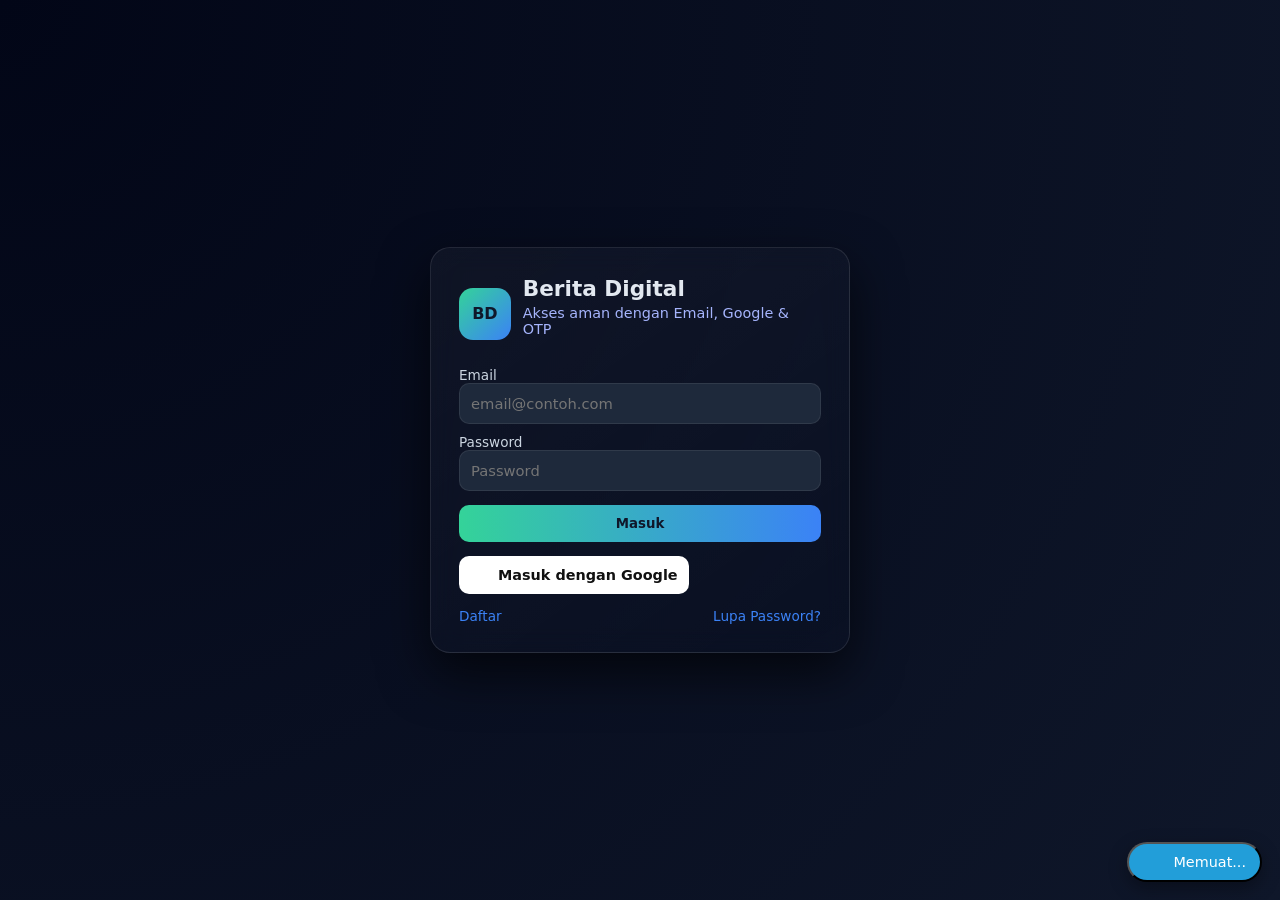
==== commit e0d60a24: "Update index.html" ====
--- a/index.html
+++ b/index.html
@@ -1,508 +1,189 @@
 <!doctype html>
-<html lang="id" data-theme="dark">
+<html lang="id">
 <head>
-  <meta charset="utf-8" />
-  <meta name="viewport" content="width=device-width,initial-scale=1" />
-  <title>Fakta & Suara — Sorotan: Korupsi, Kebocoran Data, Dibungkam</title>
-  <meta name="description" content="Kumpulan sorotan faktual dari detik.com tentang korupsi, kebocoran data, dan kebebasan bersuara—dengan filter, pencarian, dan pembaruan RSS sekali klik."/>
-  <link rel="preconnect" href="https://fonts.gstatic.com" crossorigin>
-  <link href="https://fonts.googleapis.com/css2?family=Plus+Jakarta+Sans:wght@300;400;600;800&display=swap" rel="stylesheet">
-  <link rel="icon" href="data:image/svg+xml,%3Csvg xmlns='http://www.w3.org/2000/svg' viewBox='0 0 128 128'%3E%3Cdefs%3E%3ClinearGradient id='g' x1='0' y1='0' x2='1' y2='1'%3E%3Cstop stop-color='%2300e7f0'/%3E%3Cstop stop-color='%23a855f7' offset='1'/%3E%3C/linearGradient%3E%3C/defs%3E%3Crect rx='28' ry='28' width='128' height='128' fill='url(%23g)'/%3E%3Cpath d='M28 78c22-10 36-36 60-44 6-2 12 2 11 9-3 22-27 45-50 53-9 3-18-4-21-12z' fill='white' opacity='.9'/%3E%3C/svg%3E">
-  <style>
-    :root{
-      --bg:#060c14; --card:#0e1420cc; --text:#eaf0f7; --muted:#9aa4b2; --glass:rgba(255,255,255,0.06);
-      --accent1:#00e7f0; --accent2:#a855f7; --accent3:#22d3ee; --ok:#10b981; --warn:#f59e0b; --danger:#ef4444;
-      --stroke:rgba(255,255,255,0.08);
-    }
-    :root[data-theme="light"]{
-      --bg:#f6f8fc; --card:#ffffffd9; --text:#0c1220; --muted:#5b6678; --glass:rgba(12,18,32,0.05); --stroke:rgba(0,0,0,0.08);
-    }
-    *{box-sizing:border-box}
-    html,body{height:100%;margin:0;font-family:"Plus Jakarta Sans",system-ui,Segoe UI,Roboto,Arial,sans-serif;background:radial-gradient(1200px 800px at 10% -10%,rgba(34,211,238,0.06),transparent 40%), radial-gradient(1000px 700px at 100% 0,rgba(168,85,247,0.06),transparent 50%), var(--bg);color:var(--text);-webkit-font-smoothing:antialiased}
-    .container{max-width:1150px;margin:0 auto;padding:28px}
-
-    /* NAV */
-    .nav{position:sticky;top:0;z-index:20;backdrop-filter:saturate(1.2) blur(10px);background:linear-gradient( to right, rgba(10,16,28,0.7), rgba(10,16,28,0.55));border-bottom:1px solid var(--stroke)}
-    :root[data-theme="light"] .nav{background:linear-gradient(to right,#ffffffc8,#ffffffb2)}
-    .nav-inner{display:flex;gap:16px;align-items:center;justify-content:space-between;padding:12px 28px}
-    .brand{display:flex;align-items:center;gap:12px}
-    .logo{width:40px;height:40px;border-radius:12px;background:conic-gradient(from 180deg at 50% 50%,var(--accent1),var(--accent2));box-shadow:0 8px 32px rgba(168,85,247,0.18)}
-    .title{font-weight:800;letter-spacing:.3px}
-    .subtitle{font-size:12px;color:var(--muted)}
-    .actions{display:flex;gap:10px;align-items:center}
-    .btn{border:1px solid var(--stroke);background:linear-gradient(180deg,rgba(255,255,255,0.02),transparent);color:var(--text);padding:10px 14px;border-radius:12px;font-weight:700;display:inline-flex;gap:10px;align-items:center;cursor:pointer;transition:.2s transform, .2s box-shadow}
-    .btn:hover{transform:translateY(-1px);box-shadow:0 8px 26px rgba(0,0,0,0.18)}
-    .btn.primary{background:linear-gradient(135deg,var(--accent1),var(--accent2));border:none;color:#061017}
-    .btn.ghost{background:transparent}
-    .btn[disabled]{opacity:.6;cursor:progress}
-
-    /* HERO */
-    .hero{margin-top:22px;border-radius:20px;padding:22px 22px 18px;position:relative;overflow:hidden;background:linear-gradient(180deg,var(--card),var(--card));border:1px solid var(--stroke);box-shadow:0 20px 60px rgba(0,0,0,0.55)}
-    :root[data-theme="light"] .hero{box-shadow:0 16px 36px rgba(10,10,10,0.06)}
-    .hero h1{margin:0;font-size:clamp(26px,3vw,36px);line-height:1.2}
-    .hero p{color:var(--muted);margin:10px 0 0}
-    .toolbar{display:flex;gap:12px;align-items:center;margin-top:18px;flex-wrap:wrap}
-    .search{flex:1 1 380px;display:flex;align-items:center;gap:10px;padding:12px 14px;border-radius:12px;border:1px solid var(--stroke);background:var(--glass)}
-    .search input{flex:1;border:none;outline:none;background:transparent;color:var(--text);font-weight:700}
-    .pillset{display:flex;gap:8px;flex-wrap:wrap}
-    .chip{padding:8px 12px;border-radius:999px;border:1px solid var(--stroke);background:transparent;color:var(--text);cursor:pointer;font-weight:700}
-    .chip.active{background:linear-gradient(135deg,var(--accent1),var(--accent2));color:#071018;border:none}
-
-    /* GRID */
-    .grid{display:grid;grid-template-columns:repeat(12,1fr);gap:18px;margin-top:22px}
-    .card{grid-column:span 12;padding:18px;border-radius:16px;background:linear-gradient(180deg,rgba(255,255,255,0.02),transparent);border:1px solid var(--stroke);position:relative;overflow:hidden;transition:transform .2s, box-shadow .2s}
-    .card::after{content:"";position:absolute;inset:-1px;border-radius:16px;padding:1px;background:conic-gradient(from 0deg at 80% -10%,rgba(255,255,255,0.08),transparent 15%, rgba(255,255,255,0.06));-webkit-mask:linear-gradient(#000 0 0) content-box,linear-gradient(#000 0 0);-webkit-mask-composite:xor;mask-composite:exclude;pointer-events:none}
-    .card:hover{transform:translateY(-2px);box-shadow:0 16px 44px rgba(0,0,0,0.4)}
-    @media(min-width:720px){.card{grid-column:span 6}}
-    @media(min-width:1024px){.card{grid-column:span 4}}
-    .card-head{display:flex;align-items:center;justify-content:space-between;gap:8px}
-    .badge{font-size:12px;padding:6px 10px;border-radius:999px;background:linear-gradient(90deg,rgba(255,255,255,0.06),transparent);border:1px solid var(--stroke);font-weight:800}
-    .meta{font-size:12px;color:var(--muted);display:flex;gap:10px;align-items:center;white-space:nowrap;overflow:hidden;text-overflow:ellipsis}
-    .headline{font-weight:800;margin:12px 0 8px}
-    .desc{color:var(--text);opacity:0.95;margin:0 0 12px}
-    .link{display:inline-flex;gap:10px;align-items:center;text-decoration:none;font-weight:800}
-    .link span{background:linear-gradient(135deg,var(--accent1),var(--accent2));-webkit-background-clip:text;background-clip:text;color:transparent}
-
-    /* DETAILS */
-    .details{border-top:1px dashed var(--stroke);padding-top:12px;margin-top:12px;font-size:13px;color:var(--muted);display:none}
-    .details.visible{display:block}
-    .facts{display:flex;flex-direction:column;gap:6px}
-    .fact{display:flex;gap:8px;align-items:flex-start}
-    .fact b{min-width:110px;font-weight:800;color:var(--text)}
-
-    /* DIGITAL PANEL */
-    .digital-panel{position:fixed;right:22px;bottom:22px;z-index:30;width:300px;border-radius:16px;padding:14px;background:linear-gradient(180deg,rgba(8,16,24,0.92),rgba(8,12,20,0.78));border:1px solid var(--stroke);box-shadow:0 22px 60px rgba(0,0,0,0.6);backdrop-filter:blur(6px)}
-    :root[data-theme="light"] .digital-panel{background:linear-gradient(180deg,#ffffff,#ffffffd6)}
-    .digital-panel h4{margin:0 0 10px;font-size:14px}
-    .stat{display:flex;justify-content:space-between;align-items:center;padding:8px 0;border-bottom:1px dashed var(--stroke)}
-    .stat:last-child{border-bottom:0}
-    .stat .num{font-weight:900;font-size:18px}
-    .stream{height:6px;border-radius:999px;background:linear-gradient(90deg,var(--accent1),var(--accent2));overflow:hidden;margin-top:10px;position:relative}
-    .stream::after{content:"";position:absolute;inset:0;background:linear-gradient(90deg,transparent,rgba(255,255,255,0.45),transparent);transform:translateX(-100%);animation:flow 2.6s linear infinite}
-    @keyframes flow{to{transform:translateX(100%)}}
-
-    /* EMPTY + FOOTER */
-    .empty{opacity:.8;border:1px dashed var(--stroke);padding:26px;border-radius:12px;text-align:center}
-    .footer{margin:40px 0 12px;color:var(--muted);text-align:center}
-    .kbd{font-family:ui-monospace,SFMono-Regular,Menlo,Consolas,monospace;border:1px solid var(--stroke);padding:3px 6px;border-radius:6px;background:transparent}
-    .chip[aria-pressed="true"]{outline:2px solid rgba(0,0,0,0.06)}
-
-    /* SKELETON */
-    .skeleton{border-radius:14px;background:linear-gradient(90deg, rgba(255,255,255,.06), rgba(255,255,255,.12), rgba(255,255,255,.06));background-size:200% 100%;animation:sk 1.2s linear infinite;min-height:120px;border:1px solid var(--stroke)}
-    @keyframes sk{0%{background-position:0 0}100%{background-position:-200% 0}}
-
-    /* Cursor FX */
-    .cursor-dot,.cursor-ring{position:fixed;left:0;top:0;pointer-events:none;z-index:50;mix-blend-mode:overlay}
-    .cursor-dot{width:8px;height:8px;border-radius:50%;background:radial-gradient(circle at 30% 30%,var(--accent3),var(--accent2));box-shadow:0 0 18px rgba(34,211,238,.5)}
-    .cursor-ring{width:42px;height:42px;border-radius:50%;border:2px solid rgba(168,85,247,0.5);box-shadow:0 0 30px rgba(168,85,247,0.25) inset, 0 0 26px rgba(34,211,238,0.25)}
-    @media (hover:none){.cursor-dot,.cursor-ring{display:none}}
-
-    /* small screens tweak */
-    @media(max-width:880px){
-      .digital-panel{position:static;margin-top:18px;width:auto}
-      .container{padding:18px}
-      .nav-inner{padding:12px 18px}
-    }
-  </style>
+<meta charset="utf-8" />
+<meta name="viewport" content="width=device-width,initial-scale=1" />
+<title>Berita Digital — Login</title>
+<link rel="preconnect" href="https://fonts.googleapis.com">
+<style>
+  :root{
+    --bg1:#020617;--bg2:#0f172a;
+    --accent1:#34d399;--accent2:#3b82f6;
+    --glass:#ffffff0a;--border:#ffffff1a;--muted:#a5b4fc;
+  }
+  *{box-sizing:border-box;font-family:Inter, Poppins, system-ui, sans-serif}
+  body{margin:0;min-height:100vh;display:flex;align-items:center;justify-content:center;background:radial-gradient(circle at top left,var(--bg1),var(--bg2));color:#e2e8f0}
+  .card{width:420px;max-width:95vw;padding:28px;border-radius:20px;background:linear-gradient(145deg,var(--glass),transparent);border:1px solid var(--border);backdrop-filter:blur(12px);box-shadow:0 20px 50px rgba(0,0,0,.65);animation:fadeIn .8s ease}
+  @keyframes fadeIn{from{opacity:0;transform:translateY(15px)}to{opacity:1;transform:translateY(0)}}
+  .brand{display:flex;gap:12px;align-items:center;margin-bottom:16px}
+  .logo{width:52px;height:52px;border-radius:14px;background:linear-gradient(135deg,var(--accent1),var(--accent2));display:grid;place-items:center;font-weight:700;color:#0f172a;font-size:1rem}
+  h1{margin:0;font-size:1.35rem}
+  p.subtitle{margin:4px 0 14px;color:var(--muted);font-size:0.9rem}
+  label{display:block;margin-top:10px;font-size:0.85rem;color:#cbd5e1}
+  input{width:100%;padding:11px;border-radius:10px;border:1px solid rgba(255,255,255,0.08);background:#1e293b;color:#e2e8f0;outline:none;font-size:0.92rem;transition:.2s}
+  input:focus{border-color:var(--accent1);box-shadow:0 0 0 2px rgba(52,211,153,.2)}
+  .row{display:flex;gap:10px;margin-top:14px}
+  .btn{flex:1;padding:11px 12px;border-radius:10px;border:none;cursor:pointer;font-weight:600;transition:.2s}
+  .btn-primary{background:linear-gradient(90deg,var(--accent1),var(--accent2));color:#0f172a}
+  .btn-primary:hover{opacity:.9}
+  .btn-google{background:#fff;color:#111;display:flex;align-items:center;gap:10px;justify-content:center;padding:11px;font-size:0.9rem}
+  .links{display:flex;justify-content:space-between;margin-top:10px;font-size:0.85rem}
+  .links a{color:var(--accent2);cursor:pointer;text-decoration:none;transition:.2s}
+  .links a:hover{color:var(--accent1)}
+  .alert{margin-top:10px;padding:10px;border-radius:10px;font-size:0.88rem}
+  .alert.error{background:#dc26260d;color:#fca5a5;border:1px solid #dc26261a}
+  .alert.success{background:#16a34a0d;color:#86efac;border:1px solid #16a34a1a}
+  .otp{display:flex;gap:8px;justify-content:center;margin-top:12px}
+  .otp input{width:42px;height:46px;text-align:center;border-radius:8px;border:1px solid rgba(255,255,255,0.08);background:#1e293b;color:#e2e8f0;font-size:1.1rem}
+  .small{font-size:0.8rem;color:#94a3b8;margin-top:6px}
+  .telegram{position:fixed;right:18px;bottom:18px;background:#229ED9;color:#fff;border-radius:28px;padding:10px 14px;display:flex;gap:10px;align-items:center;box-shadow:0 6px 18px rgba(0,0,0,.35);font-size:0.9rem}
+  @media(max-width:520px){.card{padding:20px}}
+</style>
 </head>
 <body>
-  <div class="cursor-dot" id="cDot" aria-hidden="true"></div>
-  <div class="cursor-ring" id="cRing" aria-hidden="true"></div>
-
-  <header class="nav">
-    <div class="nav-inner container">
-      <div class="brand">
-        <div class="logo" aria-hidden="true"></div>
-        <div>
-          <div class="title">Fakta & Suara</div>
-          <div class="subtitle">Sorotan tajam: Korupsi • Kebocoran Data • Dibungkam</div>
-        </div>
-      </div>
-      <div class="actions">
-        <button id="refreshBtn" class="btn" title="Muat dari RSS">🔄 <span>Muat Terbaru</span></button>
-        <button id="autoBtn" class="btn ghost" title="Auto-refresh">⏱️ <span>Auto</span></button>
-        <button id="themeToggle" class="btn ghost" title="Toggle tema">🌓 <span>Mode</span></button>
-        <button id="shareBtn" class="btn primary" title="Bagikan">🔗 <span>Bagikan</span></button>
+  <section class="card" aria-labelledby="title">
+    <div class="brand">
+      <div class="logo">BD</div>
+      <div>
+        <h1 id="title">Berita Digital</h1>
+        <p class="subtitle">Akses aman dengan Email, Google & OTP</p>
       </div>
     </div>
-  </header>
 
-  <main class="container">
-    <section class="hero" aria-labelledby="hero-heading">
-      <h1 id="hero-heading">Sorotan Berita: <span style="background:linear-gradient(135deg,var(--accent1),var(--accent2));-webkit-background-clip:text;background-clip:text;color:transparent">Fakta Terkini & Data</span></h1>
-      <p>Koleksi ringkas yang ditautkan langsung ke sumber <strong>detik.com</strong>. Kartu berita memuat tanggal, tag, dan ringkasan faktual. Klik “Muat Terbaru” untuk memperbarui dari RSS detik. (Semua proses berlangsung di peramban Anda.)</p>
-      <div class="toolbar">
-        <label class="search" for="q">🔎 <input id="q" type="search" placeholder="Cari judul, ringkasan, atau tag… (misal: KPK, ASABRI, Allianz, Jabar)" autocomplete="off" aria-label="Cari"> <kbd class="kbd">/</kbd></label>
-        <div class="pillset" role="tablist" aria-label="Filter kategori">
-          <button class="chip active" data-filter="all" role="tab" aria-selected="true">Semua</button>
-          <button class="chip" data-filter="korupsi" role="tab">Korupsi</button>
-          <button class="chip" data-filter="kebocoran-data" role="tab">Kebocoran Data</button>
-          <button class="chip" data-filter="kebebasan-bersuara" role="tab">Dibungkam</button>
+    <!-- login -->
+    <div id="view-login">
+      <label>Email</label>
+      <input id="loginEmail" type="email" placeholder="email@contoh.com">
+      <label>Password</label>
+      <input id="loginPass" type="password" placeholder="Password">
+      <div class="row"><button class="btn btn-primary" id="loginBtn">Masuk</button></div>
+
+      <div style="margin:14px 0">
+        <button class="btn btn-google" id="googleBtn"><img src="https://www.svgrepo.com/show/355037/google.svg" alt="" style="width:18px">Masuk dengan Google</button>
+      </div>
+
+      <div class="links">
+        <a id="toRegister">Daftar</a>
+        <a id="toForgot">Lupa Password?</a>
+      </div>
+      <div id="loginMsg"></div>
+    </div>
+
+    <!-- register -->
+    <div id="view-register" style="display:none">
+      <label>Email</label>
+      <input id="regEmail" type="email" placeholder="email@contoh.com">
+      <label>Password</label>
+      <input id="regPass" type="password" placeholder="Minimal 6 karakter">
+      <div class="row">
+        <button class="btn btn-primary" id="regBtn">Daftar</button>
+        <button class="btn" id="regCancel" style="background:#dc2626;color:#fff">Batal</button>
+      </div>
+      <div id="regMsg"></div>
+    </div>
+
+    <!-- forgot/OTP -->
+    <div id="view-forgot" style="display:none">
+      <label>Email terdaftar</label>
+      <input id="forgotEmail" type="email" placeholder="email@contoh.com">
+      <div class="row">
+        <button class="btn btn-primary" id="sendOtpBtn">Kirim OTP</button>
+        <button class="btn" id="forgotCancel" style="background:#dc2626;color:#fff">Batal</button>
+      </div>
+      <div id="forgotMsg"></div>
+
+      <div id="otpBox" style="display:none">
+        <p class="small">Masukkan 6-digit OTP (5 menit)</p>
+        <div class="otp" id="otpInputs">
+          <input maxlength="1" inputmode="numeric">
+          <input maxlength="1" inputmode="numeric">
+          <input maxlength="1" inputmode="numeric">
+          <input maxlength="1" inputmode="numeric">
+          <input maxlength="1" inputmode="numeric">
+          <input maxlength="1" inputmode="numeric">
         </div>
+        <div class="row" style="margin-top:10px">
+          <button class="btn btn-primary" id="verifyOtpBtn">Verifikasi</button>
+          <button class="btn" id="resendOtpBtn">Kirim Ulang</button>
+        </div>
+        <div id="otpTimer" class="small"></div>
       </div>
-    </section>
+    </div>
+  </section>
 
-    <section id="grid" class="grid" aria-live="polite"></section>
-    <div id="empty" class="empty" style="display:none">Tidak ada hasil. Coba kata kunci lain atau reset filter.</div>
-  </main>
+  <button class="telegram" onclick="window.open('https://t.me/zuraasukalc','_blank')">
+    <img src="https://www.svgrepo.com/show/452115/telegram.svg" alt="" style="width:20px">
+    <span id="tgStatus">Memuat...</span>
+  </button>
 
-  <footer class="footer container">
-    © <span id="y"></span> Fakta & Suara — sumber: detik.com. Tekan <span class="kbd">/</span> untuk fokus pencarian.
-  </footer>
+  <script src="https://cdn.emailjs.com/sdk/3.6.2/email.min.js"></script>
+  <script type="module">
+    // Konfigurasi
+    const FIREBASE = {
+      apiKey: "AIzaSyAMJdWRFGTuEksr2I4M-NfGV1R7B2mzgSo",
+      authDomain: "berita---login.firebaseapp.com",
+      projectId: "berita---login",
+      storageBucket: "berita---login.firebasestorage.app",
+      messagingSenderId: "1037763115384",
+      appId: "1:1037763115384:web:941ea2d7806945610d708d",
+      measurementId: "G-QBBHZR9LX7"
+    };
+    const EMAILJS_USER = "YOUR_EMAILJS_USER_ID";
+    const EMAILJS_SERVICE = "YOUR_EMAILJS_SERVICE_ID";
+    const EMAILJS_TEMPLATE = "YOUR_EMAILJS_TEMPLATE_ID";
+    try{ emailjs.init(EMAILJS_USER); }catch(e){}
 
-  <!-- panel ringkasan -->
-  <aside class="digital-panel" role="complementary" aria-label="Ringkasan data">
-    <h4>Ringkasan Data Cepat</h4>
-    <div class="stat"><div>Total artikel</div><div id="stat-articles" class="num">0</div></div>
-    <div class="stat"><div>Perkiraan data terpengaruh</div><div id="stat-affected" class="num">—</div></div>
-    <div class="stat"><div>Terakhir diperbarui</div><div id="stat-updated" class="num">—</div></div>
-    <div class="stream" aria-hidden="true"></div>
-  </aside>
+    import { initializeApp } from "https://www.gstatic.com/firebasejs/9.22.2/firebase-app.js";
+    import { getAuth, createUserWithEmailAndPassword, signInWithEmailAndPassword, signInWithPopup, GoogleAuthProvider, sendPasswordResetEmail, onAuthStateChanged } from "https://www.gstatic.com/firebasejs/9.22.2/firebase-auth.js";
+    const app = initializeApp(FIREBASE), auth = getAuth(app), google = new GoogleAuthProvider();
 
-  <div id="toast" role="status" aria-live="polite" style="position:fixed;right:20px;bottom:22px;background:#0d1117cc;color:#fff;padding:10px 12px;border-radius:10px;border:1px solid rgba(255,255,255,0.06);box-shadow:0 10px 30px rgba(0,0,0,0.6);opacity:0;transform:translateY(8px);transition:all .22s"></div>
+    const views = {login:document.getElementById('view-login'), register:document.getElementById('view-register'), forgot:document.getElementById('view-forgot')};
+    const show = v => {Object.keys(views).forEach(k=>views[k].style.display=k===v?'block':'none');['loginMsg','regMsg','forgotMsg','otpTimer'].forEach(id=>document.getElementById(id).innerHTML='');}
 
-  <script>
-  (function(){
-    // ====== STATE & ELEMENTS ======
-    const $grid = document.getElementById('grid');
-    const $empty = document.getElementById('empty');
-    const $q = document.getElementById('q');
-    const $chips = Array.from(document.querySelectorAll('.chip'));
-    const toast = document.getElementById('toast');
-    const y = document.getElementById('y'); y.textContent = new Date().getFullYear();
-    const root = document.documentElement;
-    const THEME_KEY = 'fv-theme';
-    const CACHE_KEY = 'fv-cache-v2';
-    const AUTO_KEY = 'fv-auto';
+    document.getElementById('toRegister').onclick=()=>show('register');
+    document.getElementById('regCancel').onclick=()=>show('login');
+    document.getElementById('toForgot').onclick=()=>show('forgot');
+    document.getElementById('forgotCancel').onclick=()=>show('login');
 
-    // Respect saved theme, fallback to html[data-theme] if present
-    const savedTheme = localStorage.getItem(THEME_KEY);
-    if(savedTheme) root.setAttribute('data-theme', savedTheme);
+    const setMsg=(id,t,ok=false)=>document.getElementById(id).innerHTML=`<div class="alert ${ok?'success':'error'}">${t}</div>`;
 
-    // ====== SEED: Artikel awal (faktual, tersambung ke detik) ======
-    let articles = [
-      { id:"kpk-haji-tersangka", category:"korupsi", badge:"KORUPSI", title:"KPK janji segera umumkan tersangka kasus dugaan korupsi kuota haji", date:"19 Agu 2025", source:"detikNews", url:"https://news.detik.com/berita/d-8069355/kpk-janji-segera-umumkan-tersangka-kasus-korupsi-kuota-haji", summary:"KPK menyampaikan proses penanganan perkara dugaan korupsi kuota haji 2024 dan menyebut pengumuman tersangka akan disampaikan.", tag:["KPK","Haji","Kemenag"] },
-      { id:"kpk-geledah-haji", category:"korupsi", badge:"KORUPSI", title:"Penggeledahan di 4 lokasi terkait perkara kuota haji", date:"20 Agu 2025", source:"detikNews", url:"https://news.detik.com/berita/d-8070168/kpk-geledah-4-lokasi-terkait-kasus-korupsi-kuota-haji", summary:"Tim KPK melakukan penggeledahan di beberapa titik dalam penyidikan dugaan korupsi kuota haji 2024.", tag:["KPK","Penggeledahan"] },
-      { id:"asabri-10-korporasi", category:"korupsi", badge:"KORUPSI", title:"ASABRI: sidang perdana 10 tersangka korporasi digelar 29 Agustus", date:"29 Agu 2025", source:"detikNews", url:"https://news.detik.com/berita/d-8074089/sidang-perdana-10-tersangka-korporasi-kasus-korupsi-asabri-digelar-29-agustus", summary:"PN Jakpus menjadwalkan sidang perdana 10 korporasi pada perkara korupsi PT ASABRI.", tag:["ASABRI","Pengadilan"] },
-      { id:"csr-bi-ojk-dpr", category:"korupsi", badge:"KORUPSI", title:"2 anggota DPR tersangka korupsi dana CSR BI–OJK", date:"Agu 2025", source:"detikNews", url:"https://news.detik.com/berita/d-8071259/2-anggota-dpr-tersangka-korupsi-csr-bi-ojk-belum-ditahan-ini-kata-kpk", summary:"KPK mengumumkan dua anggota DPR sebagai tersangka dalam perkara penyaluran CSR BI dan OJK.", tag:["DPR","CSR","KPK"] },
-      { id:"allianz-life-breach", category:"kebocoran-data", badge:"KEBOCORAN DATA", title:"Kronologi data nasabah & karyawan Allianz Life dibobol", date:"Juli 2025", source:"detikFinance", url:"https://finance.detik.com/berita-ekonomi-bisnis/d-8035975/kronologi-data-nasabah-karyawan-allianz-life-dibobol", summary:"Allianz Life melaporkan insiden siber yang berdampak pada data pribadi nasabah/karyawan.", tag:["Allianz","Siber","Privasi"] },
-      { id:"jabar-46juta-klaim", category:"kebocoran-data", badge:"KEBOCORAN DATA", title:"Klaim 4,6 juta data warga Jabar dikuasai", date:"10 Jul 2025", source:"detikJabar", url:"https://www.detik.com/jabar/berita/d-8031297/hacker-klaim-kuasai-data-pribadi-4-6-juta-warga-jawa-barat", summary:"Akun anonim mengklaim menguasai jutaan data penduduk Jabar. Pemerintah daerah menyatakan investigasi berjalan.", tag:["Jawa Barat","Klaim","Dark Web"] },
-      { id:"jabar-penjelasan-tak-bocor", category:"kebocoran-data", badge:"KEBOCORAN DATA", title:"Pemprov Jabar pastikan tak ada kebocoran dari server resmi", date:"Juli 2025", source:"detikJabar", url:"https://www.detik.com/jabar/berita/d-8032736/pemprov-jabar-pastikan-tak-ada-kebocoran-data", summary:"Pemprov Jabar menyebut data yang beredar tidak berasal dari sistem resmi.", tag:["Klarifikasi","Pemerintah Daerah"] },
-      { id:"jakarta-hoaks-500rb", category:"kebocoran-data", badge:"KEBOCORAN DATA", title:"Viral 500 ribu data dijual — Pemprov DKI: hoaks", date:"08 Agu 2025", source:"detikNews", url:"https://news.detik.com/berita/d-8051569/viral-500-ribu-data-warga-disebut-dicuri-dan-dijual-pemprov-jakarta-hoax", summary:"Diskominfotik DKI menyatakan tidak ada kebocoran dari server Dukcapil DKI; informasi diklasifikasi hoaks.", tag:["DKI Jakarta","Hoaks","Dukcapil"] },
-      { id:"abraham-samad-podcast", category:"kebebasan-bersuara", badge:"DIBUNGKAM?", title:"Abraham Samad diperiksa polisi soal podcast", date:"13 Agu 2025", source:"detikNews", url:"https://news.detik.com/berita/d-8058611/diperiksa-polisi-soal-ijazah-jokowi-abraham-samad-ungkap-gegara-podcast", summary:"Mantan Ketua KPK memenuhi panggilan polisi dan menyebut ada pembungkaman kebebasan berekspresi.", tag:["Kebebasan Bersuara","Hukum"] }
-    ];
-
-    // ====== UTIL ======
-    const MONTHS_ID = {
-      jan:0,feb:1,mar:2,apr:3,mei:4,jun:5,jul:6,juli:6,agu:7,agustus:7,sep:8,okt:9,nov:10,des:11
-    };
-    function parseIndoDate(s){
-      if(!s) return new Date(0);
-      // Accept formats: "DD Mon YYYY" or "Mon YYYY" or "YYYY-MM-DD"
-      s = s.trim();
-      // ISO fallback
-      const iso = new Date(s);
-      if(!isNaN(iso)) return iso;
-      const parts = s.split(/\s+/);
-      if(parts.length===3){
-        const d = parseInt(parts[0].replace(/[^0-9]/g,''),10);
-        const m = (parts[1]||'').toLowerCase().replace('.', '').slice(0,4);
-        const y = parseInt(parts[2].replace(/[^0-9]/g,''),10);
-        return new Date(y, MONTHS_ID[m] ?? 0, d);
-      }
-      if(parts.length===2){
-        const m = parts[0].toLowerCase().slice(0,4);
-        const y = parseInt(parts[1].replace(/[^0-9]/g,''),10);
-        return new Date(y, MONTHS_ID[m] ?? 0, 1);
-      }
-      return new Date(0);
-    }
-    function escapeHTML(s){ return (s||'').replace(/[&<>"']/g, m => ({'&':'&amp;','<':'&lt;','>':'&gt;','"':'&quot;',"'":'&#039;'}[m])); }
-    function showToast(msg){ toast.textContent = msg; toast.style.opacity = '1'; toast.style.transform = 'translateY(0)'; clearTimeout(showToast._t); showToast._t = setTimeout(()=>{ toast.style.opacity='0'; toast.style.transform='translateY(8px)'; },2600); }
-    function extractAffected(text){
-      const norm = (text||'').toLowerCase(); let total=0; let any=false;
-      const mJ = norm.match(/([0-9]+(?:[\.,][0-9]+)?)\s*juta/);
-      if(mJ){ total += Math.round(parseFloat(mJ[1].replace(',','.'))*1_000_000); any=true; }
-      const mR = norm.match(/([0-9]+(?:[\.,][0-9]+)?)\s*ribu/);
-      if(mR){ total += Math.round(parseFloat(mR[1].replace(',','.'))*1_000); any=true; }
-      return any? total: null;
-    }
-    function toId(str){ return (str||'').toLowerCase().replace(/[^a-z0-9]+/g,'-').slice(0,64); }
-
-    // ====== RENDER ======
-    function summarizeFacts(a){
-      const parts = [];
-      if(a.tag?.length) parts.push('Topik: '+a.tag.join(', '));
-      if(a.summary) parts.push(a.summary);
-      return parts.join(' — ');
-    }
-    function cardSkeleton(n=6){
-      $grid.innerHTML = '';
-      for(let i=0;i<n;i++){
-        const sk = document.createElement('div');
-        sk.className = 'card skeleton';
-        sk.style.minHeight = '140px';
-        $grid.appendChild(sk);
-      }
-    }
-    function render(list){
-      $grid.innerHTML = '';
-      if(!list.length){ $empty.style.display='block'; return; }
-      $empty.style.display='none';
-      list.sort((a,b)=> parseIndoDate(b.date)-parseIndoDate(a.date));
-      for(const a of list){
-        const affected = extractAffected(a.summary);
-        const el = document.createElement('article');
-        el.className = 'card';
-        el.setAttribute('data-category', a.category);
-        el.setAttribute('tabindex','0');
-        el.innerHTML = `\n          <div class="card-head">\n            <span class="badge">${escapeHTML(a.badge||a.category||'')}</span>\n            <div class="meta"><span>${escapeHTML(a.date||'')}</span> <span aria-hidden="true">•</span> <span>${escapeHTML(a.source||'detik')}</span></div>\n          </div>\n          <h3 class="headline">${escapeHTML(a.title)}</h3>\n          <p class="desc">${escapeHTML(a.summary||'')}</p>\n          <div class="details" id="det-${a.id}">\n            <div class="facts">\n              <div class="fact"><b>Sumber</b><div>${escapeHTML(a.source||'detik')} — <a href="${a.url}" target="_blank" rel="noopener noreferrer">Lihat artikel</a></div></div>\n              <div class="fact"><b>Tanggal</b><div>${escapeHTML(a.date||'')}</div></div>\n              <div class="fact"><b>Tag</b><div>${(a.tag||[]).map(t=>`<span style="padding:4px 8px;border-radius:999px;border:1px solid var(--stroke);margin-right:6px;font-weight:800;display:inline-block">${escapeHTML(t)}</span>`).join('')}</div></div>\n              ${affected? `<div class="fact"><b>Estimasi terdampak</b><div>${new Intl.NumberFormat('id-ID').format(affected)} entri (berdasarkan teks laporan)</div></div>`:''}\n              <div class="fact"><b>Ringkasan fakta</b><div class="muted">${escapeHTML(summarizeFacts(a))}</div></div>\n            </div>\n          </div>\n          <div style="margin-top:10px;display:flex;gap:10px;align-items:center;justify-content:space-between">\n            <a class="link" href="${a.url}" target="_blank" rel="noopener noreferrer"><span>Baca sumber di detik.com</span> ⟶</a>\n            <div style="display:flex;gap:8px;align-items:center">\n              <button class="btn" data-action="toggle" data-target="det-${a.id}">Detail</button>\n              <button class="btn" data-action="copy" data-url="${a.url}">Salin tautan</button>\n            </div>\n          </div>\n        `;
-        $grid.appendChild(el);
-      }
-
-      // event binding
-      document.querySelectorAll('[data-action="toggle"]').forEach(btn => {
-        btn.onclick = () => {
-          const d = document.getElementById(btn.dataset.target); if(d) d.classList.toggle('visible');
-        };
-      });
-      document.querySelectorAll('[data-action="copy"]').forEach(btn => btn.onclick = async () => {
-        try{ await navigator.clipboard.writeText(btn.dataset.url); showToast('Tautan disalin'); }catch(e){ showToast('Gagal menyalin'); }
-      });
-    }
-
-    // ====== FILTER & SEARCH ======
-    let currentFilter = 'all';
-    function apply(){
-      const q = ($q.value||'').trim().toLowerCase();
-      const filtered = articles.filter(a => {
-        const byCat = currentFilter==='all' || a.category===currentFilter;
-        if(!byCat) return false;
-        if(!q) return true;
-        return (a.title+' '+(a.summary||'')+' '+(a.tag||[]).join(' ')).toLowerCase().includes(q);
-      });
-      render(filtered); updateStats(filtered);
-    }
-    $chips.forEach(ch => ch.addEventListener('click', () => {
-      $chips.forEach(c => { c.classList.remove('active'); c.setAttribute('aria-selected','false'); });
-      ch.classList.add('active'); ch.setAttribute('aria-selected','true');
-      currentFilter = ch.dataset.filter; apply();
-    }));
-    $q.addEventListener('input', apply);
-    window.addEventListener('keydown', e => { if(e.key==='/' && document.activeElement!==$q){ e.preventDefault(); $q.focus(); } });
-
-    // ====== STATS ======
-    const statArticles = document.getElementById('stat-articles');
-    const statAffected = document.getElementById('stat-affected');
-    const statUpdated = document.getElementById('stat-updated');
-    function updateStats(list){
-      const all = list && list.length ? list : articles;
-      statArticles.textContent = all.length;
-      let total = 0, any=false;
-      for(const a of all){ const v=extractAffected(a.summary); if(v){ total+=v; any=true; } }
-      statAffected.textContent = any ? new Intl.NumberFormat('id-ID').format(total) : '—';
-      const latest = all.slice().sort((a,b)=> parseIndoDate(b.date)-parseIndoDate(a.date))[0];
-      statUpdated.textContent = latest ? (latest.date||'—') : '—';
-    }
-
-    // ====== THEME & SHARE ======
-    document.getElementById('themeToggle').onclick = () => {
-      const cur = root.getAttribute('data-theme') || 'dark';
-      const next = cur==='light' ? 'dark' : 'light';
-      root.setAttribute('data-theme', next); localStorage.setItem(THEME_KEY, next);
-      showToast(`Mode ${next === 'light' ? 'terang' : 'gelap'}`);
-    };
-    document.getElementById('shareBtn').onclick = async () => {
-      const payload = {title: document.title, text: 'Sorotan berita dari detik.com', url: location.href};
-      try{ if(navigator.share) await navigator.share(payload); else{ await navigator.clipboard.writeText(payload.url); showToast('Tautan disalin'); } }catch(e){ showToast('Gagal membagikan'); }
+    // Register
+    document.getElementById('regBtn').onclick=async()=>{
+      const e=document.getElementById('regEmail').value.trim(),p=document.getElementById('regPass').value;
+      if(!e||!p) return setMsg('regMsg','Isi semua field');
+      if(p.length<6) return setMsg('regMsg','Password minimal 6 karakter');
+      try{await createUserWithEmailAndPassword(auth,e,p);setMsg('regMsg','Registrasi sukses',true);setTimeout(()=>location='/dashboard',700);}catch(err){setMsg('regMsg',err.message||'Gagal');}
     };
 
-    // ====== FEED (RSS detik via proxy baca-aman) ======
-    const FEEDS = [
-      {url:"https://r.jina.ai/http://rss.detik.com/index.php/detikcom?tag_from=wp_firstnav", source:"detikcom"},
-      {url:"https://r.jina.ai/http://rss.detik.com/index.php/detiknews", source:"detikNews"},
-      {url:"https://r.jina.ai/http://rss.detik.com/index.php/finance", source:"detikFinance"},
-      {url:"https://r.jina.ai/http://rss.detik.com/index.php/jabar", source:"detikJabar"},
-      {url:"https://r.jina.ai/http://rss.detik.com/index.php/inet", source:"detikInet"},
-      {url:"https://r.jina.ai/http://rss.detik.com/index.php/berita", source:"detikNews"}
-    ];
+    // Login
+    document.getElementById('loginBtn').onclick=async()=>{
+      const e=document.getElementById('loginEmail').value.trim(),p=document.getElementById('loginPass').value;
+      if(!e||!p) return setMsg('loginMsg','Isi email & password');
+      try{await signInWithEmailAndPassword(auth,e,p);setMsg('loginMsg','Login sukses',true);setTimeout(()=>location='/dashboard',700);}catch(err){setMsg('loginMsg',err.message||'Gagal');}
+    };
 
-    const CAT_RULES = [
-      {cat:"korupsi", badge:"KORUPSI", kws:/\b(korupsi|suap|gratifikasi|kpk|tipikor|kasus asabri|csr|mark[- ]?up|penggelapan|suap-menyuap)\b/i},
-      {cat:"kebocoran-data", badge:"KEBOCORAN DATA", kws:/\b(data|kebocoran|peretasan|hacker|retas|breach|privasi|siber|phishing|ransom|ransomware)\b/i},
-      {cat:"kebebasan-bersuara", badge:"DIBUNGKAM?", kws:/\b(kebebasan|pembungkaman|sensor|dilarang berbicara|kriminalisasi|uu ite|ujaran|laporan polisi karena konten)\b/i}
-    ];
+    // Google
+    document.getElementById('googleBtn').onclick=async()=>{
+      try{await signInWithPopup(auth,google);setMsg('loginMsg','Login Google sukses',true);setTimeout(()=>location='/dashboard',700);}catch(err){setMsg('loginMsg',err.message||'Gagal');}
+    };
 
-    function pickCategory(title, description){
-      const text = `${title||''} ${description||''}`;
-      for(const r of CAT_RULES){ if(r.kws.test(text)) return {category:r.cat,badge:r.badge}; }
-      return null; // abaikan yang tidak relevan
-    }
-    function fmtDateRSS(pubDate){
-      try{
-        const d = new Date(pubDate);
-        const months = ["Jan","Feb","Mar","Apr","Mei","Jun","Jul","Agu","Sep","Okt","Nov","Des"];
-        if(isNaN(d)) return "";
-        return `${String(d.getDate()).padStart(2,'0')} ${months[d.getMonth()]} ${d.getFullYear()}`;
-      }catch(e){ return ""; }
-    }
+    // OTP
+    let otp=null, otpExpire=0, otpEmail='';
+    const OTP_TTL=300;
+    function startTimer(sec=OTP_TTL){const el=document.getElementById('otpTimer');clearInterval(el._i);const end=Date.now()+sec*1000;el._i=setInterval(()=>{const r=Math.max(0,Math.floor((end-Date.now())/1000));el.innerText=r<=0?(clearInterval(el._i),'OTP kedaluwarsa'):`OTP berlaku ${Math.floor(r/60)}m ${r%60}s`;},500);}
+    async function sendOtp(email){otp=String(Math.floor(100000+Math.random()*900000));otpExpire=Date.now()+OTP_TTL*1000;otpEmail=email;try{await emailjs.send(EMAILJS_SERVICE,EMAILJS_TEMPLATE,{to_email:email,otp_code:otp,site_name:'Berita Digital'});setMsg('forgotMsg',`OTP dikirim ke ${email}`,true);document.getElementById('otpBox').style.display='block';startTimer();}catch(err){setMsg('forgotMsg','Gagal kirim OTP');}}
+    document.getElementById('sendOtpBtn').onclick=()=>{const e=document.getElementById('forgotEmail').value.trim();if(!e)return setMsg('forgotMsg','Masukkan email');sendOtp(e);};
+    document.getElementById('resendOtpBtn').onclick=()=>{const e=document.getElementById('forgotEmail').value.trim();if(!e)return setMsg('forgotMsg','Masukkan email');sendOtp(e);};
+    document.getElementById('verifyOtpBtn').onclick=async()=>{const inputs=[...document.querySelectorAll('#otpInputs input')].map(i=>i.value.trim()).join('');if(inputs.length!==6)return setMsg('forgotMsg','Masukkan 6-digit OTP');if(!otp||Date.now()>otpExpire)return setMsg('forgotMsg','OTP kadaluwarsa');if(inputs!==otp)return setMsg('forgotMsg','OTP salah');try{await sendPasswordResetEmail(auth,otpEmail);setMsg('forgotMsg','OTP valid. Link reset dikirim.',true);show('login');otp=null;document.getElementById('otpBox').style.display='none';}catch(err){setMsg('forgotMsg','Gagal kirim link reset');}};
 
-    async function fetchRSS(url){
-      const res = await fetch(url, {cache:'no-store'});
-      const txt = await res.text();
-      const doc = new DOMParser().parseFromString(txt, "text/xml");
-      let items = Array.from(doc.querySelectorAll('item'));
-      if(items.length===0){
-        const docHTML = new DOMParser().parseFromString(txt, 'text/html');
-        items = Array.from(docHTML.querySelectorAll('item'));
-        if(items.length) return items.map(it => ({
-          title: it.querySelector('title')?.textContent?.trim() || '',
-          link: it.querySelector('link')?.textContent?.trim() || '',
-          pubDate: it.querySelector('pubDate')?.textContent?.trim() || '',
-          description: it.querySelector('description')?.textContent?.replace(/<[^>]+>/g,'')?.trim() || ''
-        }));
-      }
-      return items.map(it => ({
-        title: it.querySelector('title')?.textContent?.trim() || '',
-        link: it.querySelector('link')?.textContent?.trim() || '',
-        pubDate: it.querySelector('pubDate')?.textContent?.trim() || '',
-        description: it.querySelector('description')?.textContent?.replace(/<[^>]+>/g,'')?.trim() || ''
-      }));
-    }
+    // OTP input UX
+    document.querySelectorAll('#otpInputs input').forEach((el,i,arr)=>{el.addEventListener('input',e=>{if(e.target.value.length>1)e.target.value=e.target.value[0];if(e.target.value&&i<arr.length-1)arr[i+1].focus();});el.addEventListener('keydown',e=>{if(e.key==='Backspace'&&!e.target.value&&i>0)arr[i-1].focus();});});
 
-    function deriveTags(title, desc){
-      const t = (title+' '+(desc||'')).toLowerCase();
-      const tags = [];
-      if(/kpk|korupsi|suap|gratifikasi|tipikor/.test(t)) tags.push('KPK');
-      if(/haji|kuota/.test(t)) tags.push('Haji');
-      if(/asabri/.test(t)) tags.push('ASABRI');
-      if(/csr|ojk|\bbi\b|bank indonesia/.test(t)) tags.push('CSR/BI/OJK');
-      if(/data|hacker|retas|siber|privasi|kebocoran|breach|ransom/.test(t)) tags.push('Siber');
-      if(/jabar|bandung|jawa barat/.test(t)) tags.push('Jawa Barat');
-      if(/jakarta|dki/.test(t)) tags.push('Jakarta');
-      if(/kebebasan|pembungkaman|sensor|uu ite|kriminalisasi/.test(t)) tags.push('Kebebasan Bersuara');
-      return [...new Set(tags)].slice(0,6);
-    }
+    // Telegram status simulasi
+    function tgStatus(){const h=new Date().getHours();document.getElementById('tgStatus').innerText=(h>=9&&h<22)?'Admin ONLINE':'Admin OFFLINE';}
+    tgStatus();setInterval(tgStatus,60000);
 
-    function saveCache(){ localStorage.setItem(CACHE_KEY, JSON.stringify({updated: Date.now(), articles})); }
-    function loadCache(){ try{ const d=JSON.parse(localStorage.getItem(CACHE_KEY)||''); if(d?.articles?.length){ articles = mergeArticles(articles, d.articles); } }catch(_){} }
-
-    function mergeArticles(a, b){
-      const byUrl = new Map(a.map(x=>[x.url, x]));
-      for(const it of b){ if(!byUrl.has(it.url)) byUrl.set(it.url, it); }
-      return Array.from(byUrl.values());
-    }
-
-    async function updateFromFeeds({silent=false}={}){
-      const btn = document.getElementById('refreshBtn');
-      try{
-        btn.disabled = true; btn.querySelector('span').textContent = 'Memuat…'; cardSkeleton(8);
-        let added = 0;
-        const before = new Set(articles.map(a=>a.url));
-        for(const f of FEEDS){
-          try{
-            const items = await fetchRSS(f.url);
-            for(const it of items){
-              if(!it.link || before.has(it.link)) continue;
-              const cat = pickCategory(it.title, it.description);
-              if(!cat) continue; // hanya ambil yang relevan
-              const dateStr = fmtDateRSS(it.pubDate);
-              const tags = deriveTags(it.title, it.description);
-              const entry = {
-                id: toId(it.link),
-                category: cat.category,
-                badge: cat.badge,
-                title: it.title,
-                date: dateStr,
-                source: f.source,
-                url: it.link,
-                summary: it.description || it.title,
-                tag: tags
-              };
-              articles.push(entry);
-              before.add(it.link);
-              added++;
-            }
-          }catch(e){ console.warn('Gagal memuat feed', f, e); }
-        }
-        apply(); updateStats(); saveCache();
-        if(!silent) showToast(added>0 ? `Berhasil menambah ${added} artikel` : 'Tidak ada artikel baru');
-      }catch(e){
-        console.error(e); if(!silent) showToast('Gagal memuat. Coba lagi.');
-      }finally{
-        btn.disabled = false; btn.querySelector('span').textContent = 'Muat Terbaru';
-      }
-    }
-
-    // ====== INIT ======
-    loadCache();
-    render(articles);
-    updateStats();
-
-    // tombol refresh
-    document.getElementById('refreshBtn').addEventListener('click', () => updateFromFeeds());
-
-    // Auto-refresh (opt-in) — safer timing, configurable in code
-    const autoBtn = document.getElementById('autoBtn');
-    let autoTimer = null;
-    function setAuto(on){
-      if(on){
-        if(autoTimer) return; // already on
-        autoTimer = setInterval(()=> updateFromFeeds({silent:true}), 3*60*1000); // tiap 3 menit
-        autoBtn.classList.remove('ghost'); autoBtn.classList.add('primary'); autoBtn.querySelector('span').textContent='Auto ON';
-        localStorage.setItem(AUTO_KEY,'1'); showToast('Auto-refresh aktif (3 menit)');
-      }else{
-        clearInterval(autoTimer); autoTimer=null;
-        autoBtn.classList.add('ghost'); autoBtn.classList.remove('primary'); autoBtn.querySelector('span').textContent='Auto';
-        localStorage.removeItem(AUTO_KEY); showToast('Auto-refresh mati');
-      }
-    }
-    autoBtn.addEventListener('click', ()=> setAuto(!autoTimer));
-    if(localStorage.getItem(AUTO_KEY)==='1') setAuto(true);
-
-    // ====== ACCESSIBILITY ======
-    document.querySelectorAll('.chip').forEach(c => c.addEventListener('keydown', e => { if(e.key==='Enter' || e.key===' ') c.click(); }));
-
-    // ====== CURSOR FOLLOW EFFECT ======
-    (function cursorFX(){
-      const dot = document.getElementById('cDot');
-      const ring = document.getElementById('cRing');
-      let x=window.innerWidth/2, y=window.innerHeight/2;
-      let rx=x, ry=y;
-      const lerp = (a,b,t)=> a+(b-a)*t;
-
-      window.addEventListener('pointermove', e => { x = e.clientX; y = e.clientY; dot.style.transform = `translate(${x-4}px, ${y-4}px)`; });
-      function loop(){
-        rx = lerp(rx, x-21, 0.12);
-        ry = lerp(ry, y-21, 0.12);
-        ring.style.transform = `translate(${rx}px, ${ry}px)`;
-        requestAnimationFrame(loop);
-      }
-      loop();
-
-      const interactive = 'a, button, .chip, .card';
-      document.addEventListener('mouseover', e => { if(e.target.closest(interactive)) ring.style.width = ring.style.height = '54px'; });
-      document.addEventListener('mouseout', e => { if(e.target.closest(interactive)) { ring.style.width = ring.style.height = '42px'; } });
-    })();
-
-    // ====== BACKGROUND UPDATE ON VISIBILITY CHANGE ======
-    document.addEventListener('visibilitychange', ()=>{
-      if(document.visibilityState==='visible'){
-        updateFromFeeds({silent:true});
-      }
-    });
-
-    // small enhancement: keyboard shortcuts
-    document.addEventListener('keydown', e => {
-      if(e.key === 'r' && (e.ctrlKey || e.metaKey)){
-        e.preventDefault(); updateFromFeeds();
-      }
-    });
-
-    // save cache periodically
-    setInterval(saveCache, 60 * 1000);
-
-  })();
+    onAuthStateChanged(auth,u=>{if(u)setTimeout(()=>location='/dashboard',600)});
   </script>
 </body>
 </html>
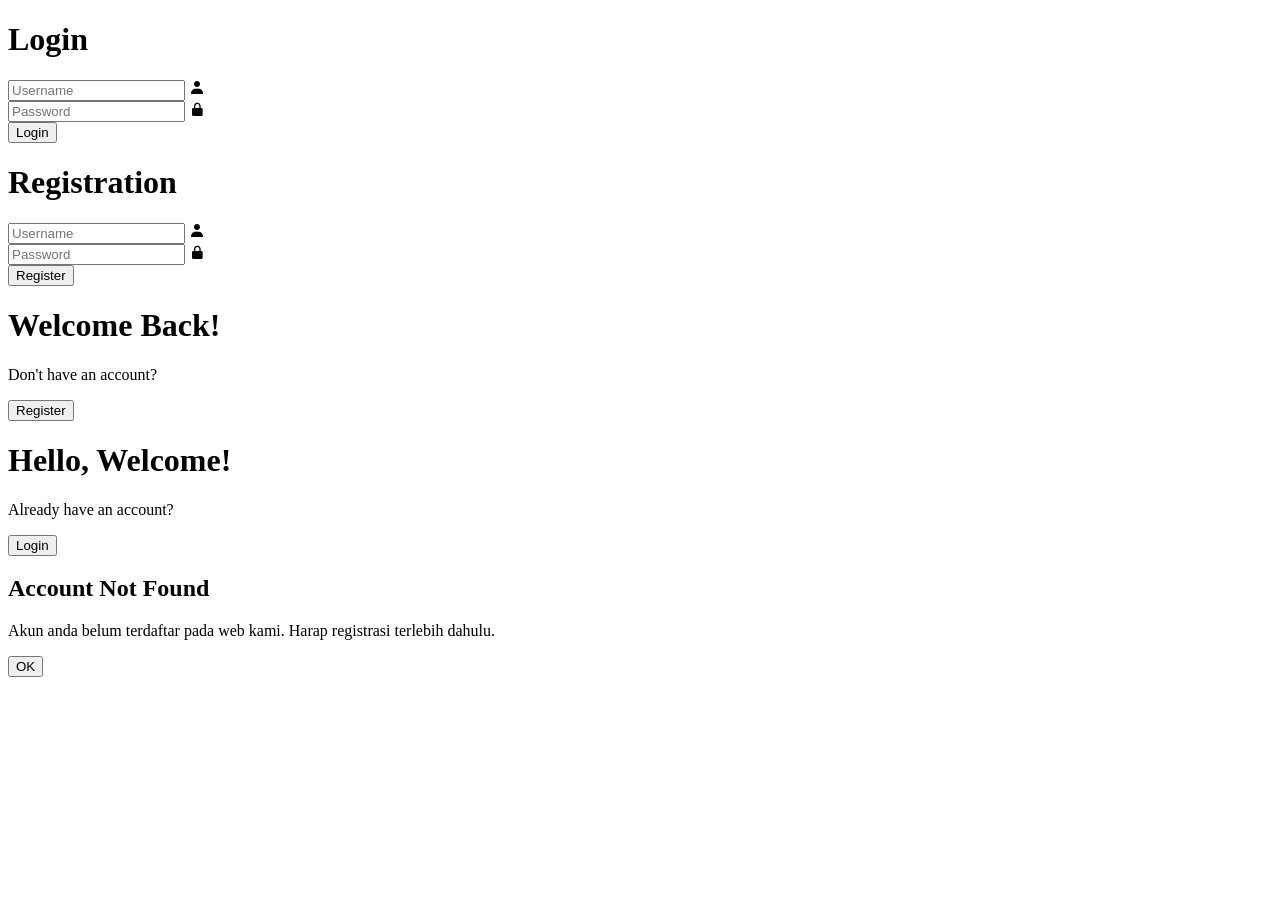
==== commit ac3549f3: "Update index.html" ====
--- a/index.html
+++ b/index.html
@@ -1,189 +1,74 @@
-<!doctype html>
-<html lang="id">
+
+
+<!DOCTYPE html>
+<html lang="en">
 <head>
-<meta charset="utf-8" />
-<meta name="viewport" content="width=device-width,initial-scale=1" />
-<title>Berita Digital — Login</title>
-<link rel="preconnect" href="https://fonts.googleapis.com">
-<style>
-  :root{
-    --bg1:#020617;--bg2:#0f172a;
-    --accent1:#34d399;--accent2:#3b82f6;
-    --glass:#ffffff0a;--border:#ffffff1a;--muted:#a5b4fc;
-  }
-  *{box-sizing:border-box;font-family:Inter, Poppins, system-ui, sans-serif}
-  body{margin:0;min-height:100vh;display:flex;align-items:center;justify-content:center;background:radial-gradient(circle at top left,var(--bg1),var(--bg2));color:#e2e8f0}
-  .card{width:420px;max-width:95vw;padding:28px;border-radius:20px;background:linear-gradient(145deg,var(--glass),transparent);border:1px solid var(--border);backdrop-filter:blur(12px);box-shadow:0 20px 50px rgba(0,0,0,.65);animation:fadeIn .8s ease}
-  @keyframes fadeIn{from{opacity:0;transform:translateY(15px)}to{opacity:1;transform:translateY(0)}}
-  .brand{display:flex;gap:12px;align-items:center;margin-bottom:16px}
-  .logo{width:52px;height:52px;border-radius:14px;background:linear-gradient(135deg,var(--accent1),var(--accent2));display:grid;place-items:center;font-weight:700;color:#0f172a;font-size:1rem}
-  h1{margin:0;font-size:1.35rem}
-  p.subtitle{margin:4px 0 14px;color:var(--muted);font-size:0.9rem}
-  label{display:block;margin-top:10px;font-size:0.85rem;color:#cbd5e1}
-  input{width:100%;padding:11px;border-radius:10px;border:1px solid rgba(255,255,255,0.08);background:#1e293b;color:#e2e8f0;outline:none;font-size:0.92rem;transition:.2s}
-  input:focus{border-color:var(--accent1);box-shadow:0 0 0 2px rgba(52,211,153,.2)}
-  .row{display:flex;gap:10px;margin-top:14px}
-  .btn{flex:1;padding:11px 12px;border-radius:10px;border:none;cursor:pointer;font-weight:600;transition:.2s}
-  .btn-primary{background:linear-gradient(90deg,var(--accent1),var(--accent2));color:#0f172a}
-  .btn-primary:hover{opacity:.9}
-  .btn-google{background:#fff;color:#111;display:flex;align-items:center;gap:10px;justify-content:center;padding:11px;font-size:0.9rem}
-  .links{display:flex;justify-content:space-between;margin-top:10px;font-size:0.85rem}
-  .links a{color:var(--accent2);cursor:pointer;text-decoration:none;transition:.2s}
-  .links a:hover{color:var(--accent1)}
-  .alert{margin-top:10px;padding:10px;border-radius:10px;font-size:0.88rem}
-  .alert.error{background:#dc26260d;color:#fca5a5;border:1px solid #dc26261a}
-  .alert.success{background:#16a34a0d;color:#86efac;border:1px solid #16a34a1a}
-  .otp{display:flex;gap:8px;justify-content:center;margin-top:12px}
-  .otp input{width:42px;height:46px;text-align:center;border-radius:8px;border:1px solid rgba(255,255,255,0.08);background:#1e293b;color:#e2e8f0;font-size:1.1rem}
-  .small{font-size:0.8rem;color:#94a3b8;margin-top:6px}
-  .telegram{position:fixed;right:18px;bottom:18px;background:#229ED9;color:#fff;border-radius:28px;padding:10px 14px;display:flex;gap:10px;align-items:center;box-shadow:0 6px 18px rgba(0,0,0,.35);font-size:0.9rem}
-  @media(max-width:520px){.card{padding:20px}}
-</style>
+    <meta charset="UTF-8">
+    <meta name="viewport" content="width=device-width, initial-scale=1.0">
+    <title>Jerome - Downloader Regis & Login</title>
+    <link rel="stylesheet" href="style.css">
+    <link href='https://unpkg.com/boxicons@2.1.4/css/boxicons.min.css' rel='stylesheet'>
 </head>
 <body>
-  <section class="card" aria-labelledby="title">
-    <div class="brand">
-      <div class="logo">BD</div>
-      <div>
-        <h1 id="title">Berita Digital</h1>
-        <p class="subtitle">Akses aman dengan Email, Google & OTP</p>
-      </div>
+    <div class="container">
+        <div class="form-box login">
+            <form id="loginForm">
+                <h1>Login</h1>
+                <div class="input-box">
+                    <input type="text" id="loginUsername" placeholder="Username" required>
+                    <i class='bx bxs-user'></i>
+                </div>
+                <div class="input-box">
+                    <input type="password" id="loginPassword" placeholder="Password" required>
+                    <i class='bx bxs-lock-alt'></i>
+                </div>
+                <div class="forgot-link">
+                </div>
+                <button type="submit" class="btn">Login</button>
+                <div id="loginMessage" class="message"></div>
+            </form>
+        </div>
+
+        <div class="form-box register">
+            <form id="registerForm">
+                <h1>Registration</h1>
+                <div class="input-box">
+                    <input type="text" id="regUsername" placeholder="Username" required>
+                    <i class='bx bxs-user'></i>
+                </div>
+                <div class="input-box">
+                    <input type="password" id="regPassword" placeholder="Password" required>
+                    <i class='bx bxs-lock-alt'></i>
+                </div>
+                <button type="submit" class="btn">Register</button>
+                <div id="registerMessage" class="message"></div>
+            </form>
+        </div>
+
+        <div class="toggle-box">
+            <div class="toggle-panel toggle-left">
+                <h1>Welcome Back!</h1>
+                <p>Don't have an account?</p>
+                <button class="btn register-btn">Register</button>
+            </div>
+
+            <div class="toggle-panel toggle-right">
+                <h1>Hello, Welcome!</h1>
+                <p>Already have an account?</p>
+                <button class="btn login-btn">Login</button>
+            </div>
+        </div>
     </div>
 
-    <!-- login -->
-    <div id="view-login">
-      <label>Email</label>
-      <input id="loginEmail" type="email" placeholder="email@contoh.com">
-      <label>Password</label>
-      <input id="loginPass" type="password" placeholder="Password">
-      <div class="row"><button class="btn btn-primary" id="loginBtn">Masuk</button></div>
-
-      <div style="margin:14px 0">
-        <button class="btn btn-google" id="googleBtn"><img src="https://www.svgrepo.com/show/355037/google.svg" alt="" style="width:18px">Masuk dengan Google</button>
-      </div>
-
-      <div class="links">
-        <a id="toRegister">Daftar</a>
-        <a id="toForgot">Lupa Password?</a>
-      </div>
-      <div id="loginMsg"></div>
+    <!-- No Account Modal -->
+    <div id="noAccountModal" class="modal">
+        <div class="modal-content">
+            <h2>Account Not Found</h2>
+            <p>Akun anda belum terdaftar pada web kami. Harap registrasi terlebih dahulu.</p>
+            <button id="modalOkBtn" class="btn">OK</button>
+        </div>
     </div>
 
-    <!-- register -->
-    <div id="view-register" style="display:none">
-      <label>Email</label>
-      <input id="regEmail" type="email" placeholder="email@contoh.com">
-      <label>Password</label>
-      <input id="regPass" type="password" placeholder="Minimal 6 karakter">
-      <div class="row">
-        <button class="btn btn-primary" id="regBtn">Daftar</button>
-        <button class="btn" id="regCancel" style="background:#dc2626;color:#fff">Batal</button>
-      </div>
-      <div id="regMsg"></div>
-    </div>
-
-    <!-- forgot/OTP -->
-    <div id="view-forgot" style="display:none">
-      <label>Email terdaftar</label>
-      <input id="forgotEmail" type="email" placeholder="email@contoh.com">
-      <div class="row">
-        <button class="btn btn-primary" id="sendOtpBtn">Kirim OTP</button>
-        <button class="btn" id="forgotCancel" style="background:#dc2626;color:#fff">Batal</button>
-      </div>
-      <div id="forgotMsg"></div>
-
-      <div id="otpBox" style="display:none">
-        <p class="small">Masukkan 6-digit OTP (5 menit)</p>
-        <div class="otp" id="otpInputs">
-          <input maxlength="1" inputmode="numeric">
-          <input maxlength="1" inputmode="numeric">
-          <input maxlength="1" inputmode="numeric">
-          <input maxlength="1" inputmode="numeric">
-          <input maxlength="1" inputmode="numeric">
-          <input maxlength="1" inputmode="numeric">
-        </div>
-        <div class="row" style="margin-top:10px">
-          <button class="btn btn-primary" id="verifyOtpBtn">Verifikasi</button>
-          <button class="btn" id="resendOtpBtn">Kirim Ulang</button>
-        </div>
-        <div id="otpTimer" class="small"></div>
-      </div>
-    </div>
-  </section>
-
-  <button class="telegram" onclick="window.open('https://t.me/zuraasukalc','_blank')">
-    <img src="https://www.svgrepo.com/show/452115/telegram.svg" alt="" style="width:20px">
-    <span id="tgStatus">Memuat...</span>
-  </button>
-
-  <script src="https://cdn.emailjs.com/sdk/3.6.2/email.min.js"></script>
-  <script type="module">
-    // Konfigurasi
-    const FIREBASE = {
-      apiKey: "AIzaSyAMJdWRFGTuEksr2I4M-NfGV1R7B2mzgSo",
-      authDomain: "berita---login.firebaseapp.com",
-      projectId: "berita---login",
-      storageBucket: "berita---login.firebasestorage.app",
-      messagingSenderId: "1037763115384",
-      appId: "1:1037763115384:web:941ea2d7806945610d708d",
-      measurementId: "G-QBBHZR9LX7"
-    };
-    const EMAILJS_USER = "YOUR_EMAILJS_USER_ID";
-    const EMAILJS_SERVICE = "YOUR_EMAILJS_SERVICE_ID";
-    const EMAILJS_TEMPLATE = "YOUR_EMAILJS_TEMPLATE_ID";
-    try{ emailjs.init(EMAILJS_USER); }catch(e){}
-
-    import { initializeApp } from "https://www.gstatic.com/firebasejs/9.22.2/firebase-app.js";
-    import { getAuth, createUserWithEmailAndPassword, signInWithEmailAndPassword, signInWithPopup, GoogleAuthProvider, sendPasswordResetEmail, onAuthStateChanged } from "https://www.gstatic.com/firebasejs/9.22.2/firebase-auth.js";
-    const app = initializeApp(FIREBASE), auth = getAuth(app), google = new GoogleAuthProvider();
-
-    const views = {login:document.getElementById('view-login'), register:document.getElementById('view-register'), forgot:document.getElementById('view-forgot')};
-    const show = v => {Object.keys(views).forEach(k=>views[k].style.display=k===v?'block':'none');['loginMsg','regMsg','forgotMsg','otpTimer'].forEach(id=>document.getElementById(id).innerHTML='');}
-
-    document.getElementById('toRegister').onclick=()=>show('register');
-    document.getElementById('regCancel').onclick=()=>show('login');
-    document.getElementById('toForgot').onclick=()=>show('forgot');
-    document.getElementById('forgotCancel').onclick=()=>show('login');
-
-    const setMsg=(id,t,ok=false)=>document.getElementById(id).innerHTML=`<div class="alert ${ok?'success':'error'}">${t}</div>`;
-
-    // Register
-    document.getElementById('regBtn').onclick=async()=>{
-      const e=document.getElementById('regEmail').value.trim(),p=document.getElementById('regPass').value;
-      if(!e||!p) return setMsg('regMsg','Isi semua field');
-      if(p.length<6) return setMsg('regMsg','Password minimal 6 karakter');
-      try{await createUserWithEmailAndPassword(auth,e,p);setMsg('regMsg','Registrasi sukses',true);setTimeout(()=>location='/dashboard',700);}catch(err){setMsg('regMsg',err.message||'Gagal');}
-    };
-
-    // Login
-    document.getElementById('loginBtn').onclick=async()=>{
-      const e=document.getElementById('loginEmail').value.trim(),p=document.getElementById('loginPass').value;
-      if(!e||!p) return setMsg('loginMsg','Isi email & password');
-      try{await signInWithEmailAndPassword(auth,e,p);setMsg('loginMsg','Login sukses',true);setTimeout(()=>location='/dashboard',700);}catch(err){setMsg('loginMsg',err.message||'Gagal');}
-    };
-
-    // Google
-    document.getElementById('googleBtn').onclick=async()=>{
-      try{await signInWithPopup(auth,google);setMsg('loginMsg','Login Google sukses',true);setTimeout(()=>location='/dashboard',700);}catch(err){setMsg('loginMsg',err.message||'Gagal');}
-    };
-
-    // OTP
-    let otp=null, otpExpire=0, otpEmail='';
-    const OTP_TTL=300;
-    function startTimer(sec=OTP_TTL){const el=document.getElementById('otpTimer');clearInterval(el._i);const end=Date.now()+sec*1000;el._i=setInterval(()=>{const r=Math.max(0,Math.floor((end-Date.now())/1000));el.innerText=r<=0?(clearInterval(el._i),'OTP kedaluwarsa'):`OTP berlaku ${Math.floor(r/60)}m ${r%60}s`;},500);}
-    async function sendOtp(email){otp=String(Math.floor(100000+Math.random()*900000));otpExpire=Date.now()+OTP_TTL*1000;otpEmail=email;try{await emailjs.send(EMAILJS_SERVICE,EMAILJS_TEMPLATE,{to_email:email,otp_code:otp,site_name:'Berita Digital'});setMsg('forgotMsg',`OTP dikirim ke ${email}`,true);document.getElementById('otpBox').style.display='block';startTimer();}catch(err){setMsg('forgotMsg','Gagal kirim OTP');}}
-    document.getElementById('sendOtpBtn').onclick=()=>{const e=document.getElementById('forgotEmail').value.trim();if(!e)return setMsg('forgotMsg','Masukkan email');sendOtp(e);};
-    document.getElementById('resendOtpBtn').onclick=()=>{const e=document.getElementById('forgotEmail').value.trim();if(!e)return setMsg('forgotMsg','Masukkan email');sendOtp(e);};
-    document.getElementById('verifyOtpBtn').onclick=async()=>{const inputs=[...document.querySelectorAll('#otpInputs input')].map(i=>i.value.trim()).join('');if(inputs.length!==6)return setMsg('forgotMsg','Masukkan 6-digit OTP');if(!otp||Date.now()>otpExpire)return setMsg('forgotMsg','OTP kadaluwarsa');if(inputs!==otp)return setMsg('forgotMsg','OTP salah');try{await sendPasswordResetEmail(auth,otpEmail);setMsg('forgotMsg','OTP valid. Link reset dikirim.',true);show('login');otp=null;document.getElementById('otpBox').style.display='none';}catch(err){setMsg('forgotMsg','Gagal kirim link reset');}};
-
-    // OTP input UX
-    document.querySelectorAll('#otpInputs input').forEach((el,i,arr)=>{el.addEventListener('input',e=>{if(e.target.value.length>1)e.target.value=e.target.value[0];if(e.target.value&&i<arr.length-1)arr[i+1].focus();});el.addEventListener('keydown',e=>{if(e.key==='Backspace'&&!e.target.value&&i>0)arr[i-1].focus();});});
-
-    // Telegram status simulasi
-    function tgStatus(){const h=new Date().getHours();document.getElementById('tgStatus').innerText=(h>=9&&h<22)?'Admin ONLINE':'Admin OFFLINE';}
-    tgStatus();setInterval(tgStatus,60000);
-
-    onAuthStateChanged(auth,u=>{if(u)setTimeout(()=>location='/dashboard',600)});
-  </script>
+    <script src="script.js"></script>
 </body>
 </html>
